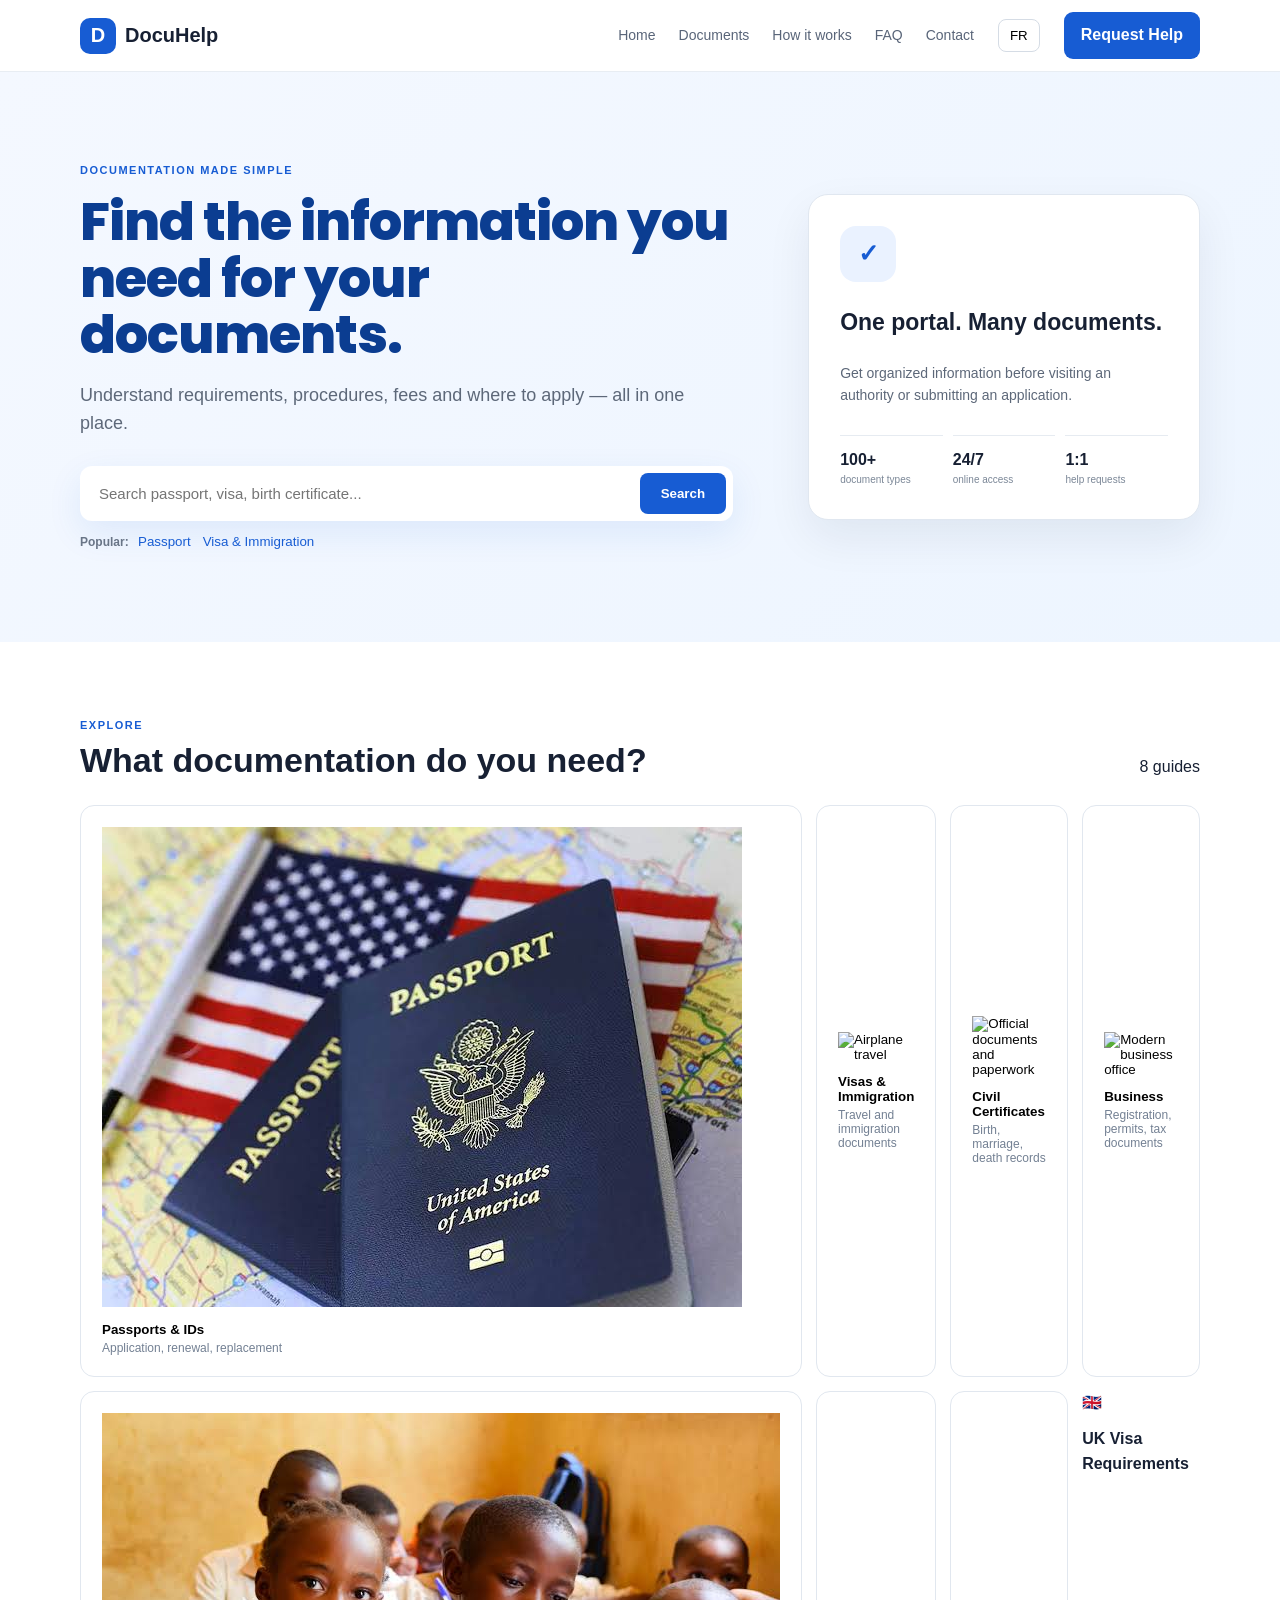
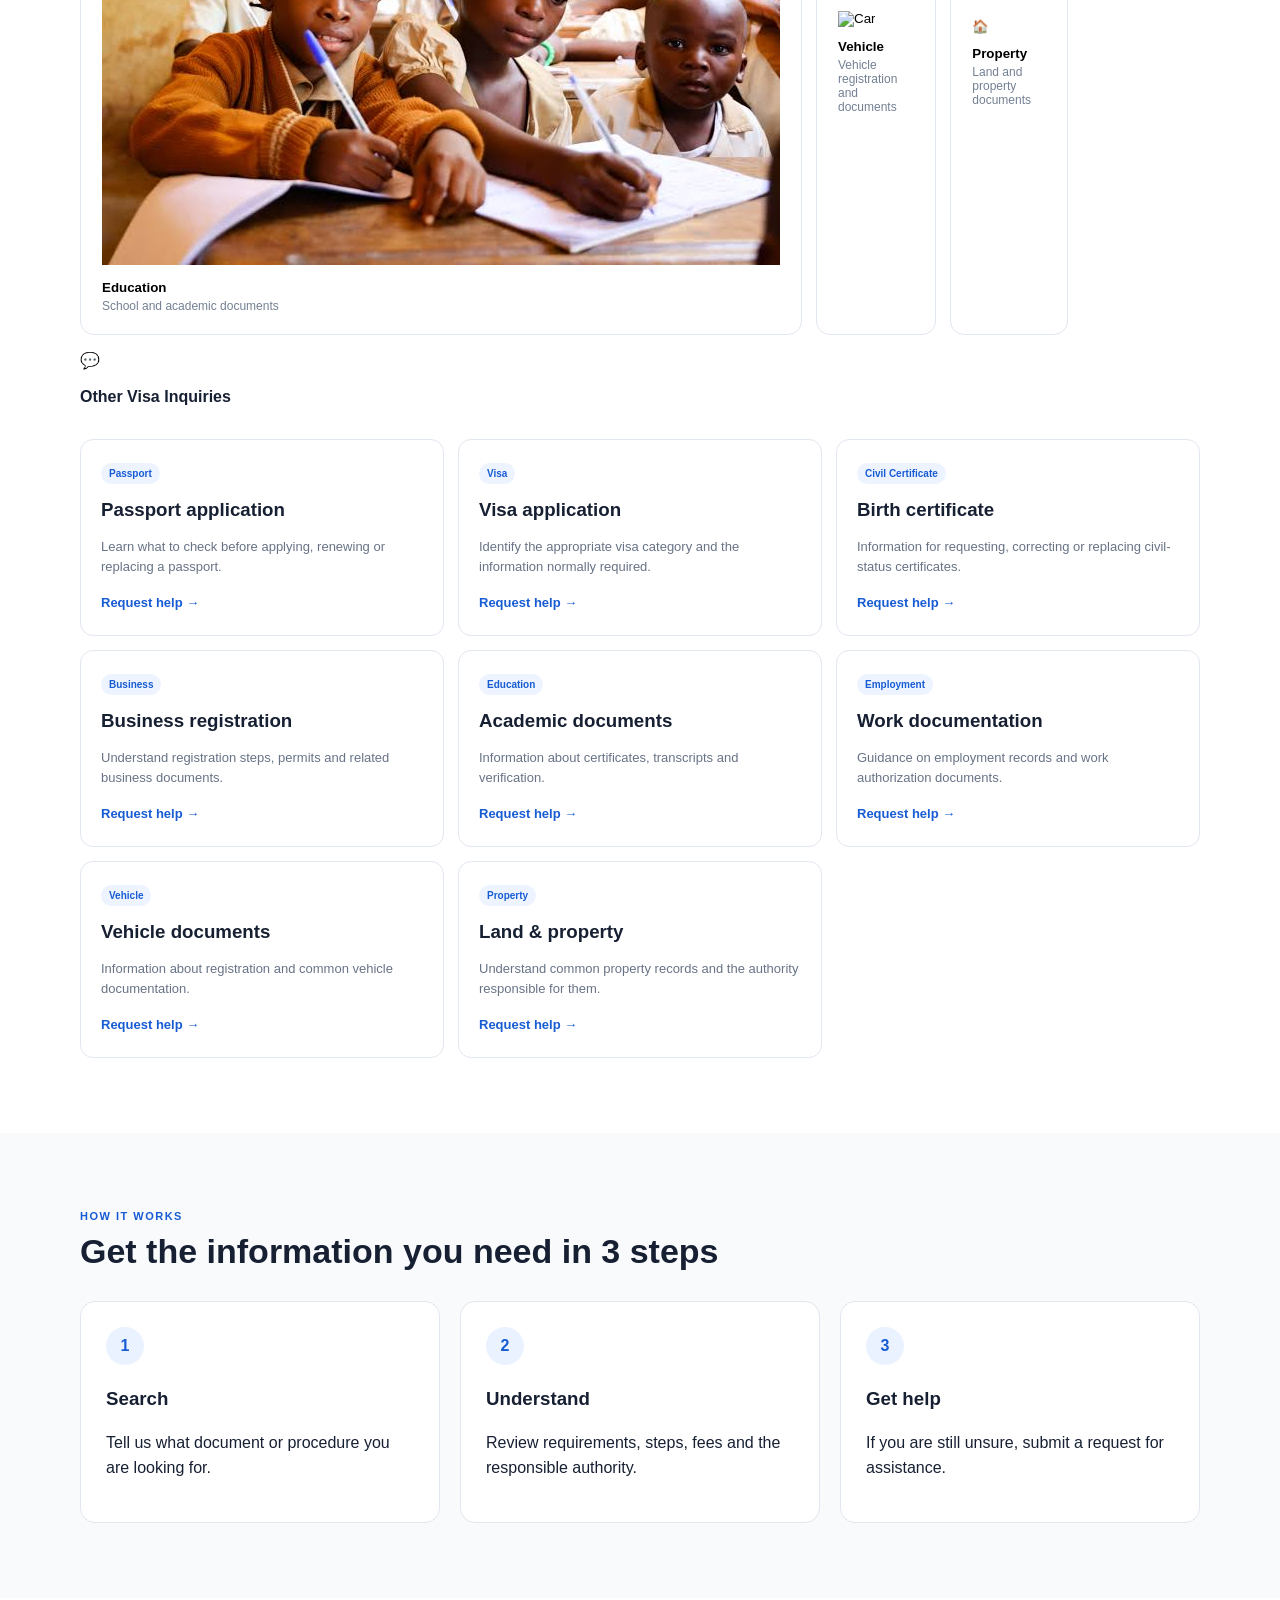
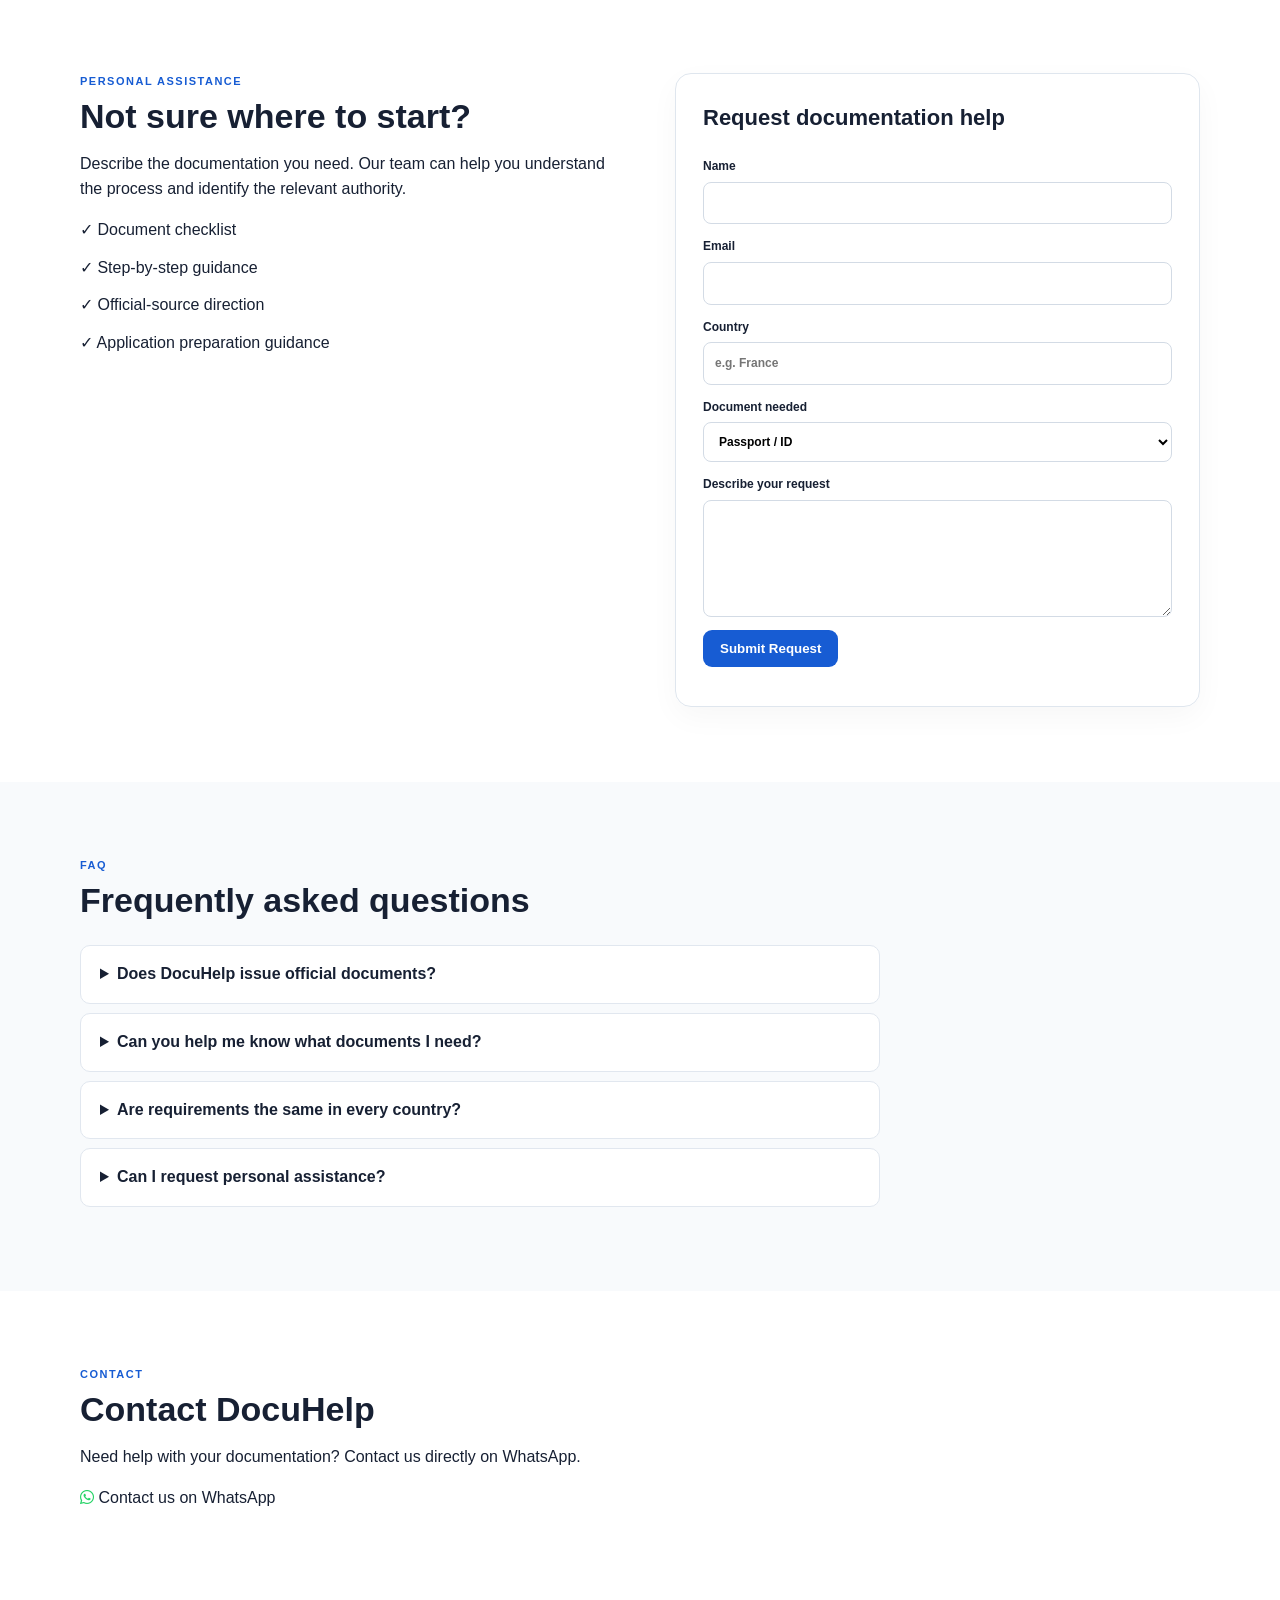
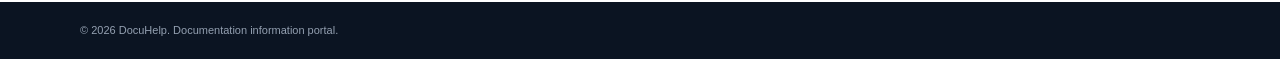
==== index.html @ 0a1ce90b "Replace vehicle button emoji with image" ====
<!doctype html>
<html lang="en">
<head>
<meta charset="utf-8"><meta name="viewport" content="width=device-width,initial-scale=1">
<title>DocuHelp | Passport, Visa & Document Requirements Guide</title>
<meta name="description" content="Find passport and visa requirements, certificate procedures, and business, education, employment, vehicle and property document guidance. Explore requirements, fees and application steps with DocuHelp.">

<link rel="canonical" href="https://documentationhelp.info/">
<meta name="robots" content="index, follow">  
<meta property="og:type" content="website">
<meta property="og:title" content="DocuHelp | Passport, Visa & Document Requirements Guide">
<meta property="og:description" content="Find clear information about passports, visas, certificates, permits and other important documents.">
<meta property="og:url" content="https://documentationhelp.info/">
<meta property="og:site_name" content="DocuHelp">
<meta name="twitter:card" content="summary">
<meta name="twitter:title" content="DocuHelp | Passport, Visa & Document Requirements Guide">
<meta name="twitter:description" content="Clear guidance for passport, visa, certificate, business and other document requirements.">

<link rel="preconnect" href="https://fonts.googleapis.com">
<link rel="preconnect" href="https://fonts.gstatic.com" crossorigin>
<link href="https://fonts.googleapis.com/css2?family=Poppins:wght@800&display=swap" rel="stylesheet">
<link rel="stylesheet" href="style.css">
  <link rel="stylesheet" href="https://cdnjs.cloudflare.com/ajax/libs/font-awesome/6.5.2/css/all.min.css">
</head>
<body>
<header>
  <div class="wrap nav">
    <a class="brand" href="#home"><span>D</span> DocuHelp</a>
<button class="menu-toggle" type="button" onclick="toggleMenu()" aria-label="Open menu" aria-expanded="false" aria-controls="mobileNav">☰</button>
    <nav id="mobileNav">
    <a href="#home">Home</a><a href="#documents">Documents</a><a href="#how">How it works</a><a href="#faq">FAQ</a><a href="#contact">Contact</a>
    </nav>
    <button class="lang" onclick="toggleLanguage()">FR</button>
    <a class="navbtn" href="#request">Request Help</a>
  </div>
</header>

<main>
<section class="hero" id="home">
 <div class="wrap hero-grid">
  <div>
   <div class="pill" data-en="DOCUMENTATION MADE SIMPLE" data-fr="LES DOCUMENTS EN TOUTE SIMPLICITÉ">DOCUMENTATION MADE SIMPLE</div>
   <h1 data-en="Find the information you need for your documents." data-fr="Trouvez les informations dont vous avez besoin pour vos documents.">Find the information you need for your documents.</h1>
   <p data-en="Understand requirements, procedures, fees and where to apply — all in one place." data-fr="Comprenez les exigences, procédures, frais et lieux de dépôt — tout au même endroit.">Understand requirements, procedures, fees and where to apply — all in one place.</p>
   <div class="searchbar"><input id="search" oninput="searchDocs()" placeholder="Search passport, visa, birth certificate..." data-en-placeholder="Search passport, visa, birth certificate..." data-fr-placeholder="Rechercher passeport, visa, acte de naissance..."><button id="search-button" type="button">Search</button></div>
   <div class="popular"><b>Popular:</b> 
<button onclick="window.location.href='passport-requirements.html'">Passport</button><button onclick="window.location.href='visa-requirements.html'">Visa & Immigration</button></div>
  </div>
  <div class="hero-card"><div class="check">✓</div><h3>One portal. Many documents.</h3><p>Get organized information before visiting an authority or submitting an application.</p><div class="numbers"><div><b>100+</b><small>document types</small></div><div><b>24/7</b><small>online access</small></div><div><b>1:1</b><small>help requests</small></div></div></div>
 </div>
</section>

<section class="section" id="documents">
 <div class="wrap"><div class="heading"><div><div class="pill">EXPLORE</div><h2>What documentation do you need?</h2></div><span id="count"></span></div>
 <div class="categories">
  <button onclick="setSearch('passport')"><img
  class="category-image"
  src="images.jpg"
  alt="Passport and documents"><strong>Passports & IDs</strong><small>Application, renewal, replacement</small></button>
  <button onclick="window.location.href='visa-requirements.html'"><img class="category-image" src="https://images.unsplash.com/photo-1436491865332-7a61a109cc05?auto=format&amp;fit=crop&amp;w=800&amp;q=80" alt="Airplane travel"><strong>Visas &amp; Immigration</strong><small>Travel and immigration documents</small></button>
  <button onclick="window.location.href='birth-certificate-requirements.html'"><img class="category-image" src="https://images.unsplash.com/photo-1450101499163-c8848c66ca85?auto=format&amp;fit=crop&amp;w=800&amp;q=80" alt="Official documents and paperwork"><strong>Civil Certificates</strong><small>Birth, marriage, death records</small></button>
  <button onclick="window.location.href='business-document-requirements.html'"><img class="category-image" src="https://images.unsplash.com/photo-1497366754035-f200968a6e72?auto=format&amp;fit=crop&amp;w=800&amp;q=80" alt="Modern business office"><strong>Business</strong><small>Registration, permits, tax documents</small></button>
  <button onclick="window.location.href='education-document-requirements.html'"><img class="category-image" src="images%20(1).jpg" alt="Students studying in a classroom"><strong>Education</strong><small>School and academic documents</small></button>
  <button onclick="window.location.href='vehicle-document-requirements.html'"><img class="category-image" src="https://images.unsplash.com/photo-1492144534655-ae79c964c9d7?auto=format&amp;fit=crop&amp;w=800&amp;q=80" alt="Car"><strong>Vehicle</strong><small>Vehicle registration and documents</small></button>
  <button onclick="window.location.href='property-document-requirements.html'">🏠<strong>Property</strong><small>Land and property documents</small></button>
   <a href="uk-visa-requirements.html">🇬🇧 <strong>UK Visa Requirements</strong></a>
   <a href="visa-inquiries.html">💬 <strong>Other Visa Inquiries</strong></a>
    </div>
 <div id="results" class="results"></div>
 </div>
</section>

<section class="section soft" id="how">
 <div class="wrap"><div class="pill">HOW IT WORKS</div><h2>Get the information you need in 3 steps</h2>
 <div class="steps"><div><i>1</i><h3>Search</h3><p>Tell us what document or procedure you are looking for.</p></div><div><i>2</i><h3>Understand</h3><p>Review requirements, steps, fees and the responsible authority.</p></div><div><i>3</i><h3>Get help</h3><p>If you are still unsure, submit a request for assistance.</p></div></div></div>
</section>

<section class="section request" id="request">
 <div class="wrap request-grid"><div><div class="pill">PERSONAL ASSISTANCE</div><h2>Not sure where to start?</h2><p>Describe the documentation you need. Our team can help you understand the process and identify the relevant authority.</p><ul><li>✓ Document checklist</li><li>✓ Step-by-step guidance</li><li>✓ Official-source direction</li><li>✓ Application preparation guidance</li></ul></div>
 <form id="form" onsubmit="sendRequest(event)"><h3>Request documentation help</h3><label>Name<input required id="name"></label><label>Email<input required type="email" id="email"></label><label>Country<input required id="country" placeholder="e.g. France"></label><label>Document needed<select id="type"><option>Passport / ID</option><option>Visa / Immigration</option><option>Certificate</option><option>Business document</option><option>Education document</option><option>Work document</option><option>Vehicle document</option><option>Property document</option><option>Other</option></select></label><label>Describe your request<textarea required id="message" rows="5"></textarea></label><button class="primary">Submit Request</button><p id="notice"></p></form></div>
</section>

<section class="section soft" id="faq"><div class="wrap"><div class="pill">FAQ</div><h2>Frequently asked questions</h2><div class="faq"><details><summary>Does DocuHelp issue official documents?</summary><p>No. DocuHelp provides information and guidance. Documents must be issued by the relevant official authority.</p></details><details><summary>Can you help me know what documents I need?</summary><p>Yes. The portal is designed to organize document requirements and help users understand what to prepare.</p></details><details><summary>Are requirements the same in every country?</summary><p>No. Requirements can vary by country, authority, nationality and purpose. Always verify the final requirements with the relevant authority.</p></details><details><summary>Can I request personal assistance?</summary><p>Yes. Use the request form above to describe what you need.</p></details></div></div></section>
<section class="section" id="contact">
  <div class="wrap">
    <div class="pill">CONTACT</div>
    <h2>Contact DocuHelp</h2>
    <p>Need help with your documentation? Contact us directly on WhatsApp.</p>
    <p><i class="fa-brands fa-whatsapp" style="color:#25D366;"></i> <a href="https://wa.me/15124608291" target="_blank" rel="noopener">Contact us on WhatsApp</a></p>
  </div>
</section>
</main>
<footer><div class="wrap">© 2026 DocuHelp. Documentation information portal.</div></footer>
<script src="app.js"></script>
</body></html>
---- style.css ----
*{box-sizing:border-box}html{scroll-behavior:smooth}body{margin:0;font-family:Inter,Arial,sans-serif;color:#172033;line-height:1.55}a{text-decoration:none;color:inherit}.wrap{width:min(1120px,92%);margin:auto}header{height:72px;background:#fff;border-bottom:1px solid #e8edf3;position:sticky;top:0;z-index:20}.nav{height:100%;display:flex;align-items:center;gap:24px}.brand{display:flex;align-items:center;gap:9px;font-size:20px;font-weight:850;margin-right:auto}.brand span{width:36px;height:36px;border-radius:10px;background:#175cd3;color:white;display:grid;place-items:center}.nav nav{display:flex;gap:23px;color:#596579;font-size:14px}.navbtn,.primary{background:#175cd3;color:#fff;border:0;border-radius:9px;padding:11px 17px;font-weight:750}.lang{border:1px solid #d5dce5;background:#fff;border-radius:8px;padding:8px 11px;cursor:pointer}.hero{padding:90px 0;background:linear-gradient(135deg,#f4f8ff,#edf5ff)}.hero-grid{display:grid;grid-template-columns:1.25fr .75fr;gap:75px;align-items:center}.pill{font-size:11px;letter-spacing:1.5px;font-weight:850;color:#175cd3}.hero h1{font-family:Poppins,sans-serif;font-size:53px;line-height:1.07;font-weight:800;letter-spacing:-1px;color:#0B3D91;margin:15px 0}.hero p{font-size:18px;color:#5d6879;max-width:670px}.searchbar{display:flex;background:#fff;border-radius:12px;padding:7px;margin-top:28px;box-shadow:0 12px 35px #175cd318}.searchbar input{flex:1;border:0;outline:0;padding:12px;font-size:15px}.searchbar button{background:#175cd3;color:#fff;border:0;border-radius:8px;padding:0 21px;font-weight:750}.popular{font-size:12px;color:#697587;margin-top:12px}.popular button{border:0;background:transparent;color:#175cd3;cursor:pointer}.hero-card{background:#fff;border:1px solid #e0e7f0;border-radius:20px;padding:31px;box-shadow:0 18px 45px #14213b12}.check{width:56px;height:56px;border-radius:16px;background:#eaf2ff;color:#175cd3;display:grid;place-items:center;font-size:25px;font-weight:900}.hero-card h3{font-size:23px}.hero-card p{font-size:14px}.numbers{display:grid;grid-template-columns:repeat(3,1fr);gap:10px;margin-top:28px}.numbers div{border-top:1px solid #e6ebf1;padding-top:12px}.numbers b,.numbers small{display:block}.numbers small{font-size:10px;color:#7b8797}.section{padding:75px 0}.soft{background:#f8fafc}.heading{display:flex;align-items:end;justify-content:space-between;margin-bottom:25px}.section h2{font-size:34px;line-height:1.15;margin:7px 0 0}.categories{display:grid;grid-template-columns:repeat(4,1fr);gap:14px}.categories button{text-align:left;background:#fff;border:1px solid #e1e7ef;border-radius:14px;padding:21px;cursor:pointer;transition:.2s}.categories button:hover{border-color:#8fb3ed;transform:translateY(-2px)}.categories strong,.categories small{display:block}.categories strong{margin:12px 0 4px}.categories small{font-size:12px;color:#738093}.results{display:grid;grid-template-columns:repeat(3,1fr);gap:14px;margin-top:25px}.result{border:1px solid #e1e7ef;border-radius:13px;padding:20px;background:#fff}.result h3{margin:10px 0 5px}.result p{font-size:13px;color:#687386}.tag{font-size:10px;background:#edf4ff;color:#175cd3;border-radius:20px;padding:5px 8px;font-weight:800}.steps{display:grid;grid-template-columns:repeat(3,1fr);gap:20px;margin-top:30px}.steps>div{background:#fff;border:1px solid #e1e7ef;border-radius:15px;padding:25px}.steps i{font-style:normal;background:#eaf2ff;color:#175cd3;border-radius:50%;width:38px;height:38px;display:grid;place-items:center;font-weight:800}.request-grid{display:grid;grid-template-columns:1fr 1fr;gap:70px}.request ul{padding:0;list-style:none}.request li{margin:13px 0}.request form{border:1px solid #dfe6ee;border-radius:16px;padding:27px;box-shadow:0 10px 30px #10182809}.request form h3{margin-top:0;font-size:22px}.request label{font-size:12px;font-weight:750;display:block;margin:13px 0}.request input,.request textarea,.request select{display:block;width:100%;margin-top:6px;border:1px solid #d3dbe5;border-radius:8px;padding:11px;font:inherit;background:#fff}.primary{cursor:pointer}.faq{max-width:800px;margin-top:25px}.faq details{background:#fff;border:1px solid #e1e7ef;border-radius:10px;margin:9px 0;padding:16px 19px}.faq summary{cursor:pointer;font-weight:750}.contact{background:#111c2e;color:#eaf0f7;padding:45px 0}.contact-grid{display:grid;grid-template-columns:1fr 1fr 1fr;gap:40px}.contact .brand{margin-bottom:10px}.contact p{color:#b8c2d0;font-size:13px}footer{background:#0b1422;color:#94a0b1;padding:20px 0;font-size:11px}#notice{font-size:12px;color:#175cd3}@media(max-width:850px){.nav nav{display:none}.hero-grid,.request-grid{grid-template-columns:1fr}.hero h1{font-size:41px}.categories,.results{grid-template-columns:1fr 1fr}.steps,.contact-grid{grid-template-columns:1fr}.hero{padding:60px 0}}@media(max-width:520px){.categories,.results{grid-template-columns:1fr}.navbtn{display:none}}

@media (max-width: 768px) {
  .menu-toggle {
    display: block;
    background: none;
    border: 0;
    font-size: 28px;
    cursor: pointer;
    padding: 8px;
  }

  #mobileNav {
    display: none;
    width: 100%;
    flex-direction: column;
    gap: 12px;
    padding: 16px 0;
  }

  #mobileNav.open {
    display: flex;
  }
}
/* Mobile layout improvements */
@media (max-width: 768px) {
.wrap {
width: 100%;
max-width: 100%;
box-sizing: border-box;
}

.site-header .wrap {
flex-wrap: wrap;
}

.hero {
display: flex;
flex-direction: column;
gap: 20px;
}

.hero h1 {
font-size: clamp(2rem, 8vw, 3rem);
overflow-wrap: break-word;
}

.hero p {
max-width: 100%;
}

nav {
flex-wrap: wrap;
gap: 12px;
}

img {
max-width: 100%;
height: auto;
}
}

@media (min-width: 769px) {
  .menu-toggle {
    display: none;
  }
}
@media (max-width: 768px) {
  header {
    height: auto;
  }

  .nav {
    min-height: 72px;
    flex-wrap: wrap;
    gap: 10px;
  }

  .menu-toggle {
    order: 2;
    margin-left: auto;
    color: #175cd3;
  }

  #mobileNav {
    order: 5;
    flex-basis: 100%;
    width: 100%;
    background: #fff;
    border-top: 1px solid #e8edf3;
    padding: 12px 0 18px;
    gap: 0;
  }

  #mobileNav.open {
    display: flex;
  }

  #mobileNav a {
    display: block;
    width: 100%;
    padding: 12px 4%;
    font-size: 16px;
    font-weight: 600;
    color: #596579;
  }

  #mobileNav a:hover {
    background: #f4f8ff;
    color: #175cd3;
  }

  .searchbar {
    width: 100%;
    min-width: 0;
  }

  .searchbar input {
    flex: 1 1 0%;
    min-width: 0;
  }

  .searchbar button {
    flex: 0 0 auto;
    white-space: nowrap;
  }
}
/* Mobile layout improvements */
@media (max-width: 768px) {
.wrap {
width: 100%;
max-width: 100%;
box-sizing: border-box;
}

.site-header .wrap {
flex-wrap: wrap;
}

.hero {
display: flex;
flex-direction: column;
gap: 20px;
}

.hero h1 {
font-size: clamp(2rem, 8vw, 3rem);
overflow-wrap: break-word;
}

.hero p {
max-width: 100%;
}

nav {
flex-wrap: wrap;
gap: 12px;
}

img {
max-width: 100%;
height: auto;
}
}
/* Final fix for Canada page heading on mobile */
@media (max-width: 768px) {
  body .section .heading {
    display: flex;
    flex-direction: column;
    align-items: flex-start;
    gap: 12px;
    width: 100%;
  }

  body .section .heading .pill {
    display: block;
    position: static;
    width: 100%;
    font-size: 12px;
    line-height: 1.5;
    letter-spacing: 1.5px;
    overflow-wrap: anywhere;
  }

  body .section .heading h1 {
    display: block;
    width: 100%;
    font-size: clamp(32px, 8vw, 42px);
    line-height: 1.15;
    margin: 0;
    overflow-wrap: anywhere;
  }

  body .section .heading p {
    display: block;
    width: 100%;
    max-width: 100%;
    margin: 0;
    font-size: 18px;
    line-height: 1.6;
  }
}
@media (max-width: 768px) {
body {
margin: 0;
}

body > main > section.section {
padding-top: 12px !important;
padding-bottom: 32px;
}

body > main > section.section > .wrap > .heading {
display: flex;
flex-direction: column;
align-items: flex-start;
gap: 12px;
margin-top: 0;
margin-bottom: 24px;
}

body > main > section.section > .wrap > .heading h1 {
font-size: clamp(32px, 8vw, 42px);
line-height: 1.15;
margin: 0;
}

body > main > section.section > .wrap > .heading p {
font-size: 18px;
line-height: 1.5;
margin: 0;
}
}
/* Canada page mobile navigation fix */
@media (max-width: 768px) {
header.site-header {
height: auto;
position: relative;
}

header.site-header > .wrap {
display: flex;
flex-direction: column;
align-items: flex-start;
gap: 10px;
padding-top: 12px;
padding-bottom: 12px;
}

/* Mobile header and navigation fix */
@media (max-width: 768px) {
header .wrap.nav {
display: flex;
flex-wrap: wrap;
align-items: center;
justify-content: space-between;
gap: 10px;
}

header .brand {
font-size: 20px;
}

header .menu-toggle {
display: block;
}

header #mobileNav {
display: none;
flex-direction: column;
width: 100%;
gap: 12px;
}

header #mobileNav a {
display: block;
font-size: 16px;
line-height: 1.5;
}

header #mobileNav.open {
display: flex;
}
}
/* Fix duplicate navigation on mobile */
@media (max-width: 768px) {
  header .wrap.nav {
    display: flex;
    flex-wrap: wrap;
    align-items: center;
  }

  header .wrap.nav > nav:not(#mobileNav) {
    display: none !important;
  }

  header #mobileNav {
    width: 100%;
  }
}
 
  /* DocuHelp Light Blue Theme */
:root {
  --docu-light-blue: #eaf4ff;
  --docu-soft-blue: #d6e9ff;
  --docu-brand-blue: #2f5fe3;
  --docu-dark-blue: #17233b;
}

body {
  background-color: #f8fbff;
  color: var(--docu-dark-blue);
}

header {
  background-color: #ffffff;
  border-bottom: 1px solid var(--docu-soft-blue);
}

a {
  color: var(--docu-brand-blue);
}

button,
.navbtn {
  background-color: var(--docu-brand-blue);
  color: #ffffff;
}

button:hover,
.navbtn:hover {
  background-color: #244fc4;
}

.card,
.results,
.request-grid > div {
  border-color: var(--docu-soft-blue);
}

.section.soft {
  background-color: var(--docu-light-blue);
}

input,
select,
textarea {
  border-color: #c5dcf8;
}

input:focus,
select:focus,
textarea:focus {
  outline: 2px solid var(--docu-brand-blue);
  outline-offset: 2px;
}


/* DocuHelp light blue theme and card improvements */

:root {
–docu-light-blue: #f0f7ff;
–docu-soft-blue: #dbeafe;
–docu-brand-blue: #2563eb;
}

body {
background-color: #f8fbff;
}

.card,
.categories button,
.results,
.request-grid > div {
border: 1px solid #dbeafe;
border-radius: 18px;
background-color: #ffffff;
transition: transform 0.2s ease, box-shadow 0.2s ease;
}

.card:hover,
.categories button:hover {
transform: translateY(-3px);
box-shadow: 0 8px 24px rgba(37, 99, 235, 0.10);
}

.card strong,
.categories button strong {
color: #2563eb;
}

.section.soft {
background-color: #f0f7ff;
}

button,
.navbtn {
transition: background-color 0.2s ease, transform 0.2s ease;
}

@media (max-width: 768px) {
.card,
.categories button {
width: 100%;
margin-bottom: 12px;
}
}
.category-image {
  display: block;
  width: 100%;
  height: 150px;
  object-fit: cover;
  border-radius: 12px;
  margin-bottom: 12px;
}
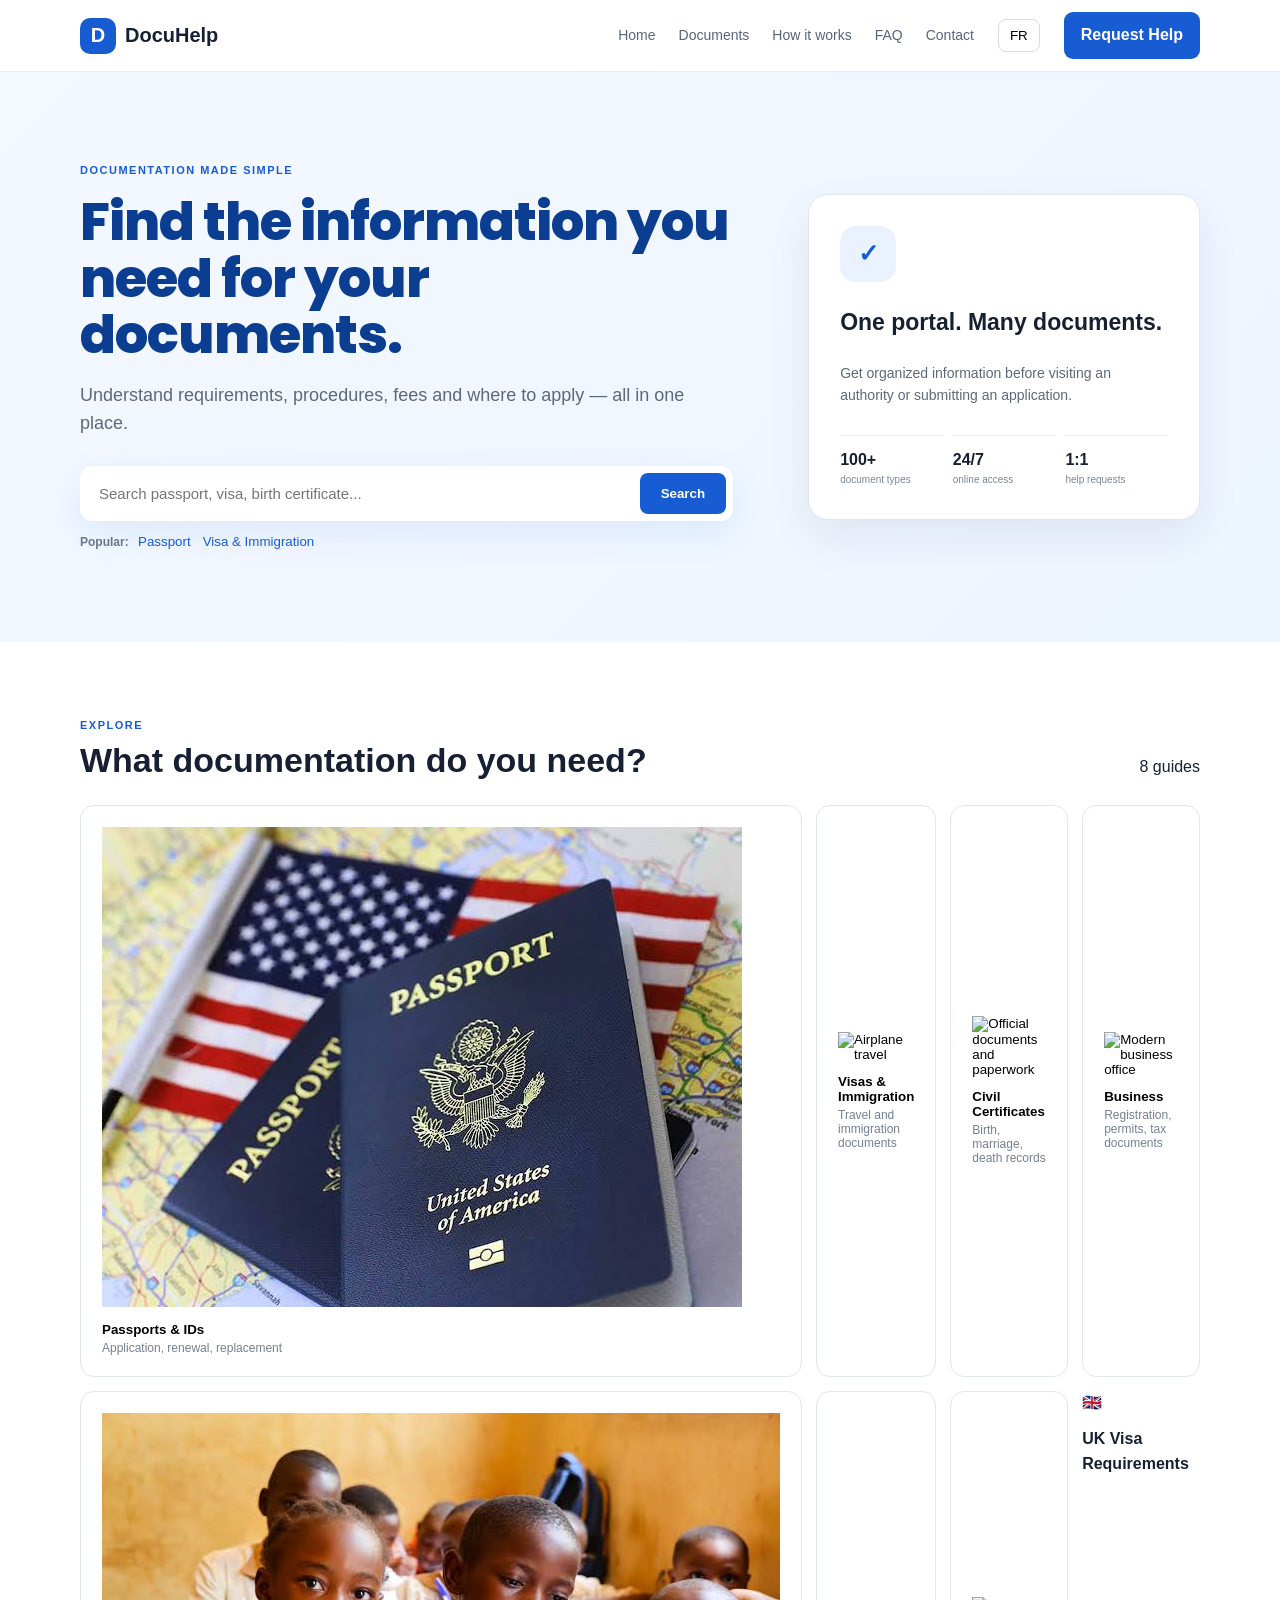
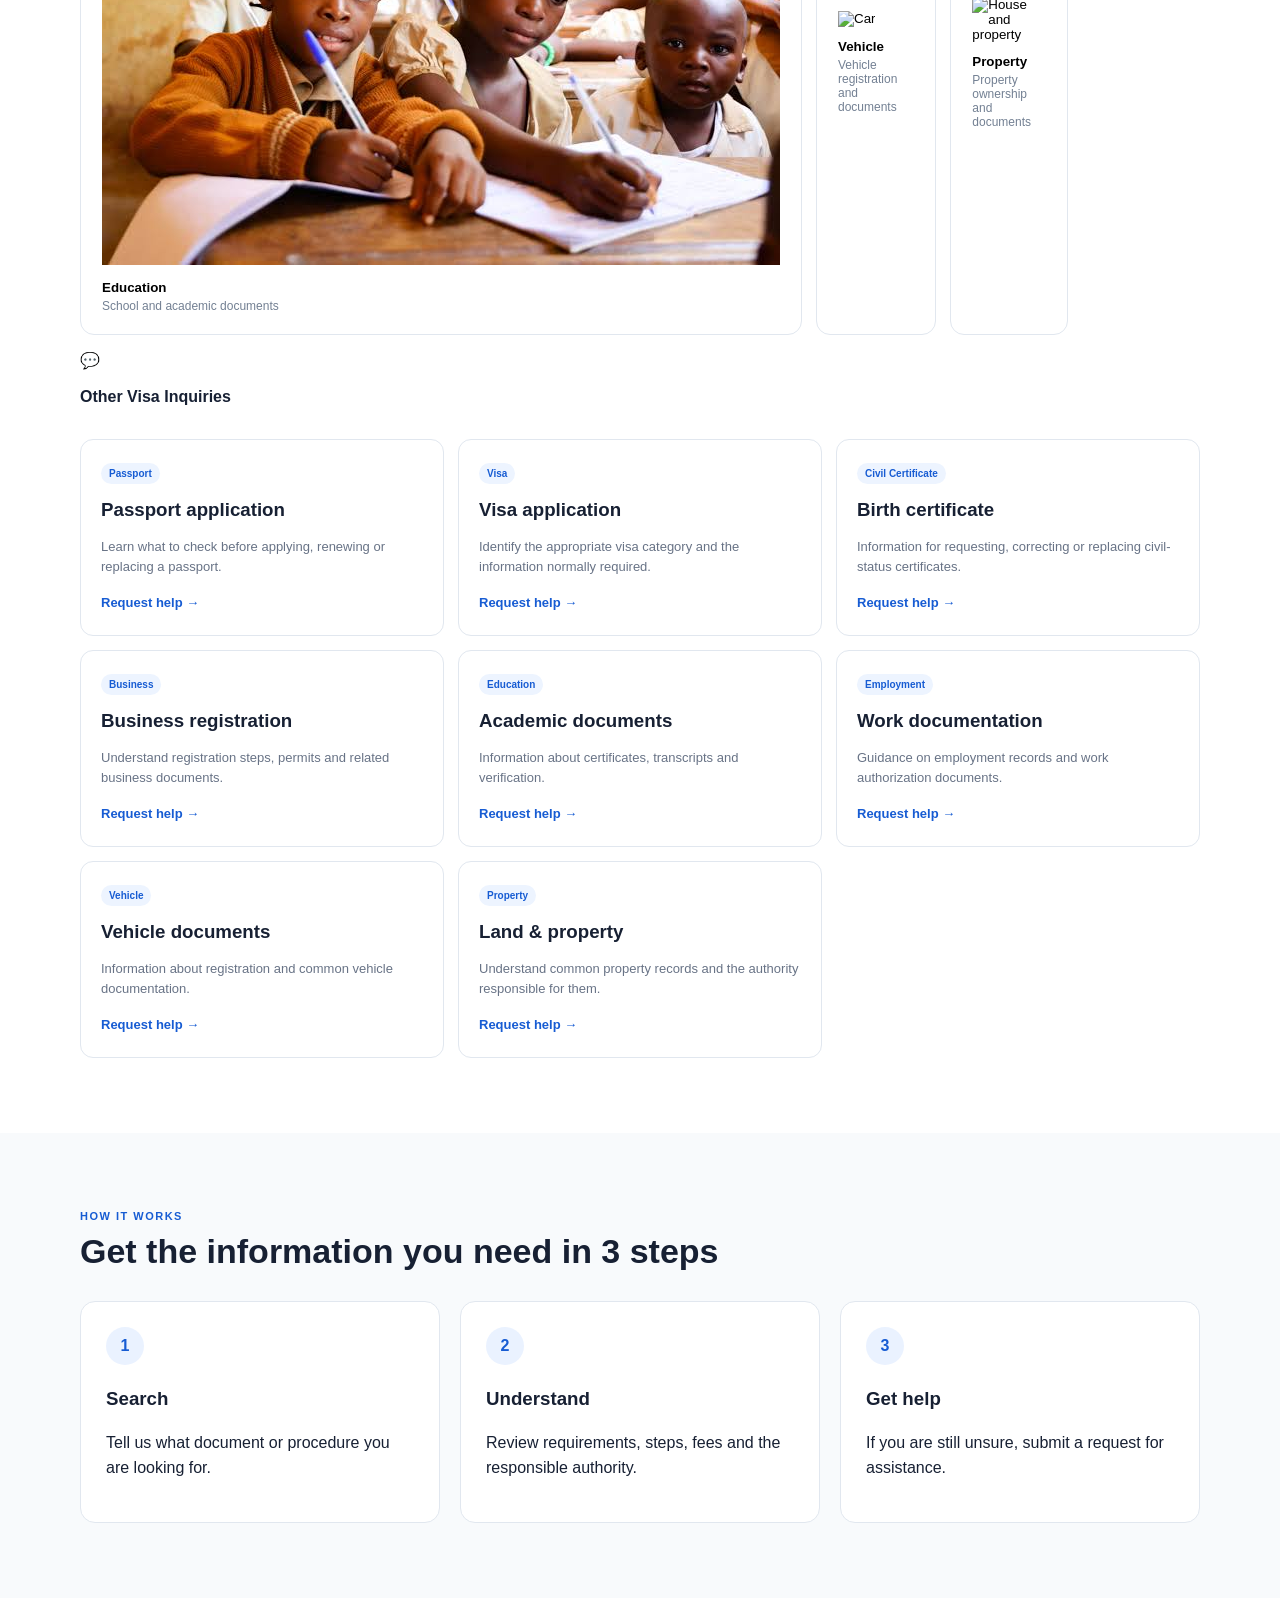
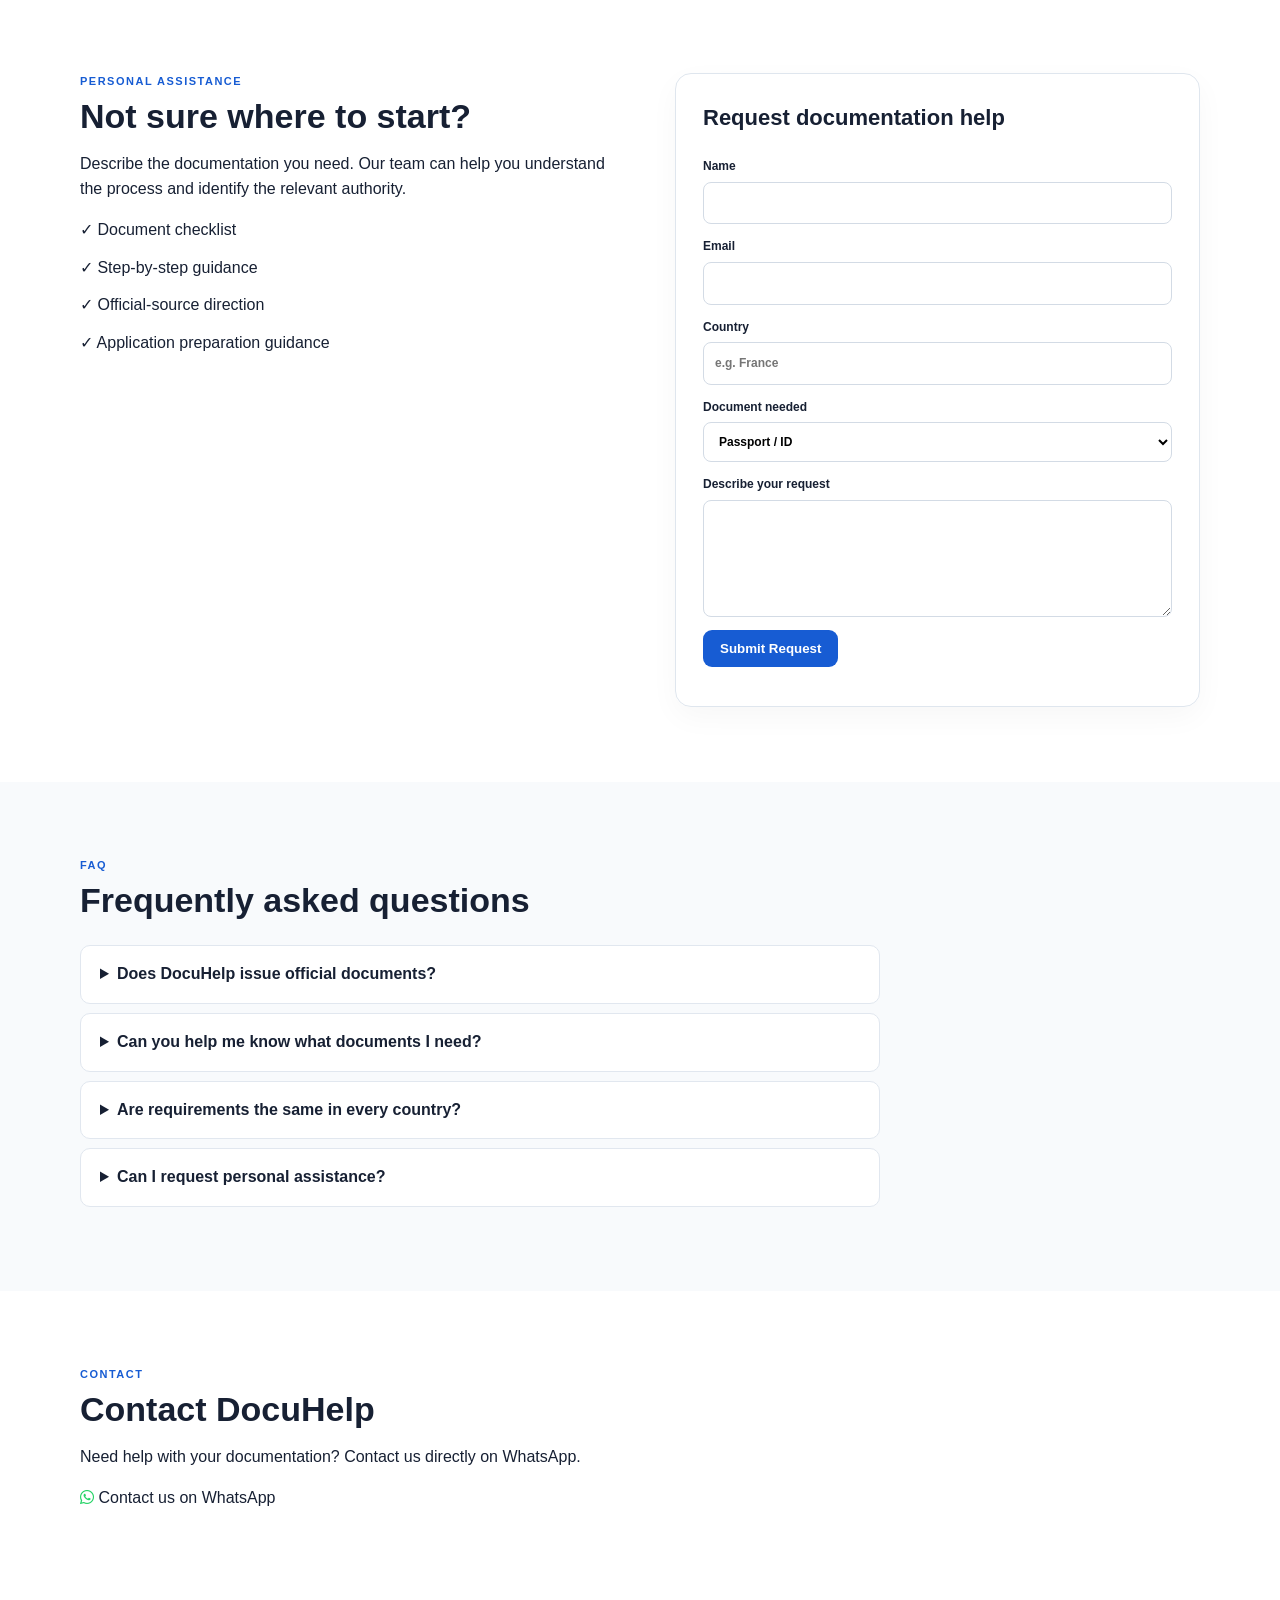
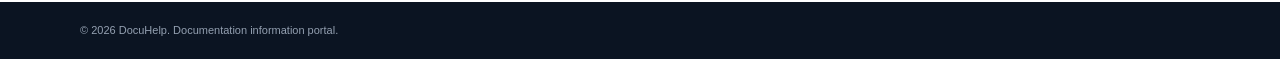
==== commit 1a1500b6: "Replace property button with image and updated text Updated property button to include an image and " ====
--- a/index.html
+++ b/index.html
@@ -62,7 +62,7 @@
   <button onclick="window.location.href='business-document-requirements.html'"><img class="category-image" src="https://images.unsplash.com/photo-1497366754035-f200968a6e72?auto=format&amp;fit=crop&amp;w=800&amp;q=80" alt="Modern business office"><strong>Business</strong><small>Registration, permits, tax documents</small></button>
   <button onclick="window.location.href='education-document-requirements.html'"><img class="category-image" src="images%20(1).jpg" alt="Students studying in a classroom"><strong>Education</strong><small>School and academic documents</small></button>
   <button onclick="window.location.href='vehicle-document-requirements.html'"><img class="category-image" src="https://images.unsplash.com/photo-1492144534655-ae79c964c9d7?auto=format&amp;fit=crop&amp;w=800&amp;q=80" alt="Car"><strong>Vehicle</strong><small>Vehicle registration and documents</small></button>
-  <button onclick="window.location.href='property-document-requirements.html'">🏠<strong>Property</strong><small>Land and property documents</small></button>
+  <button onclick="window.location.href='property-document-requirements.html'"><img class="category-image" src="https://images.unsplash.com/photo-1560518883-ce09059eeffa?auto=format&amp;fit=crop&amp;w=800&amp;q=80" alt="House and property"><strong>Property</strong><small>Property ownership and documents</small></button>
    <a href="uk-visa-requirements.html">🇬🇧 <strong>UK Visa Requirements</strong></a>
    <a href="visa-inquiries.html">💬 <strong>Other Visa Inquiries</strong></a>
     </div>
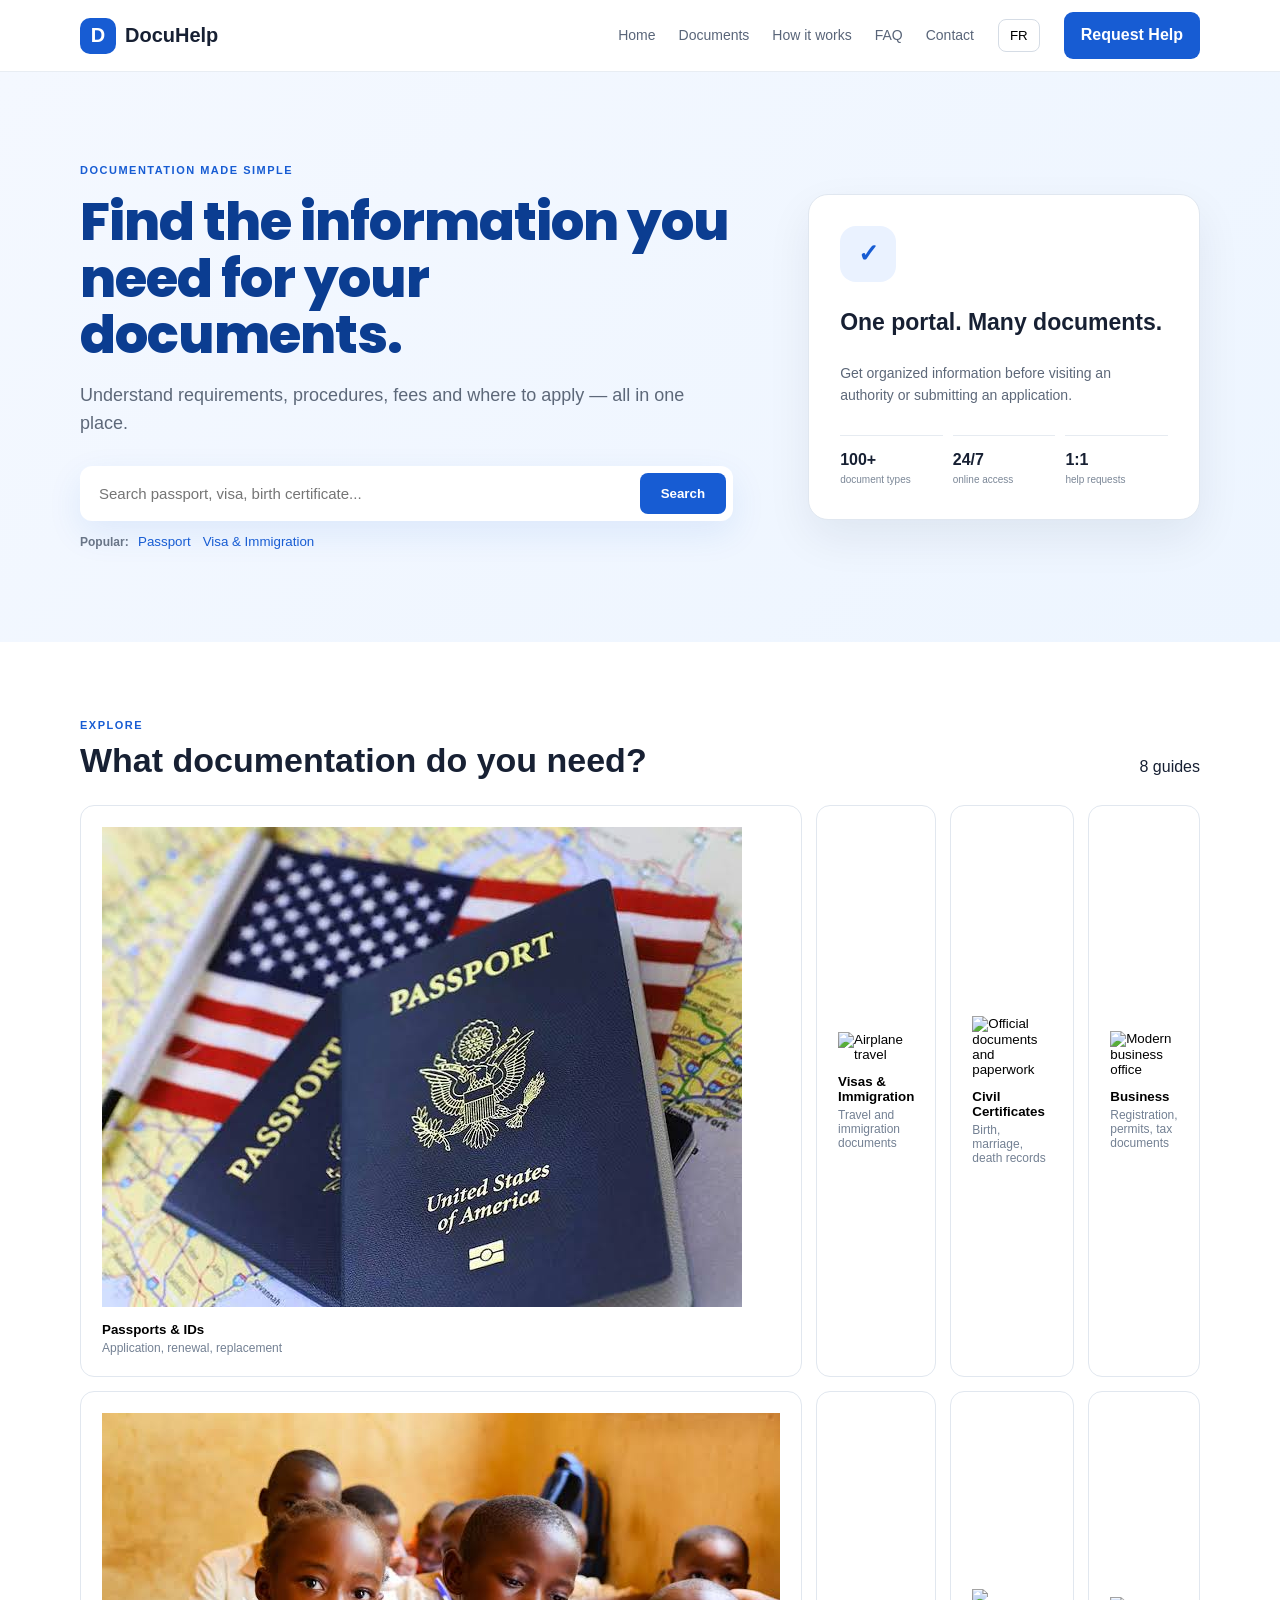
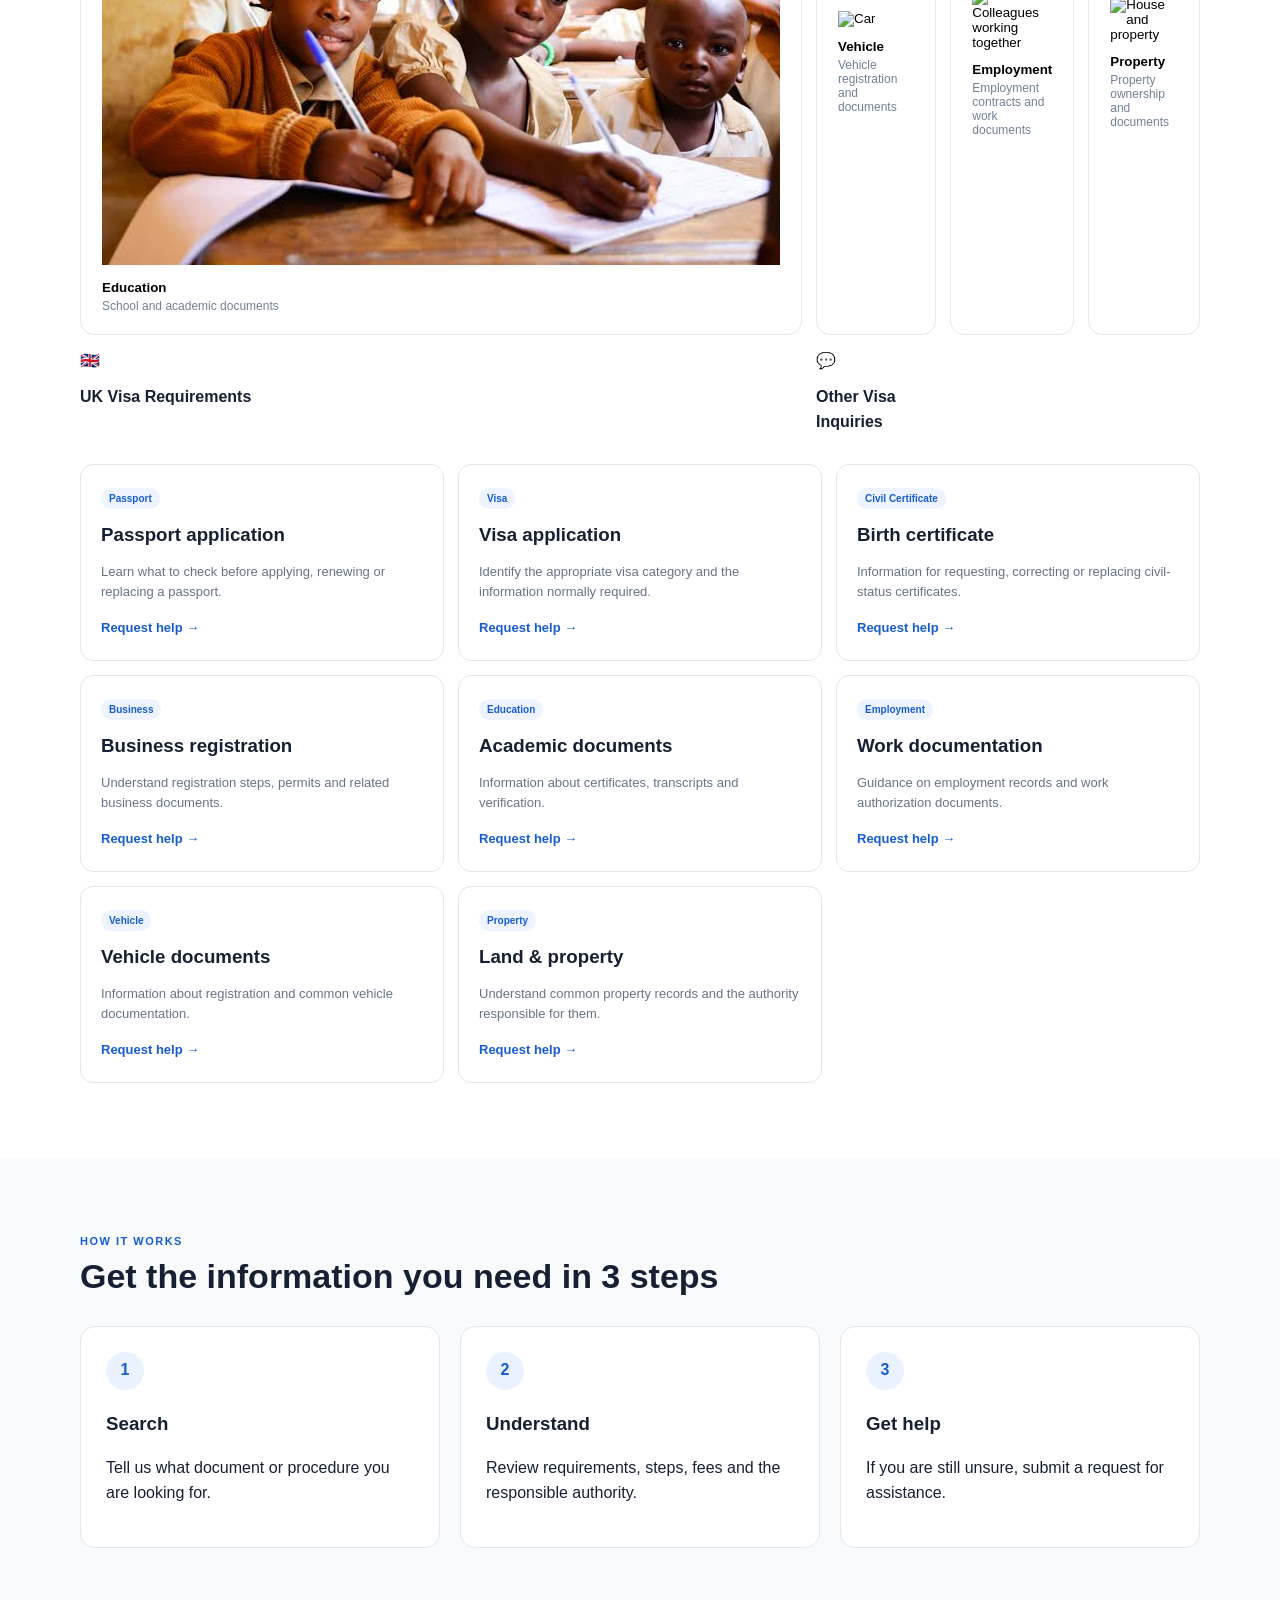
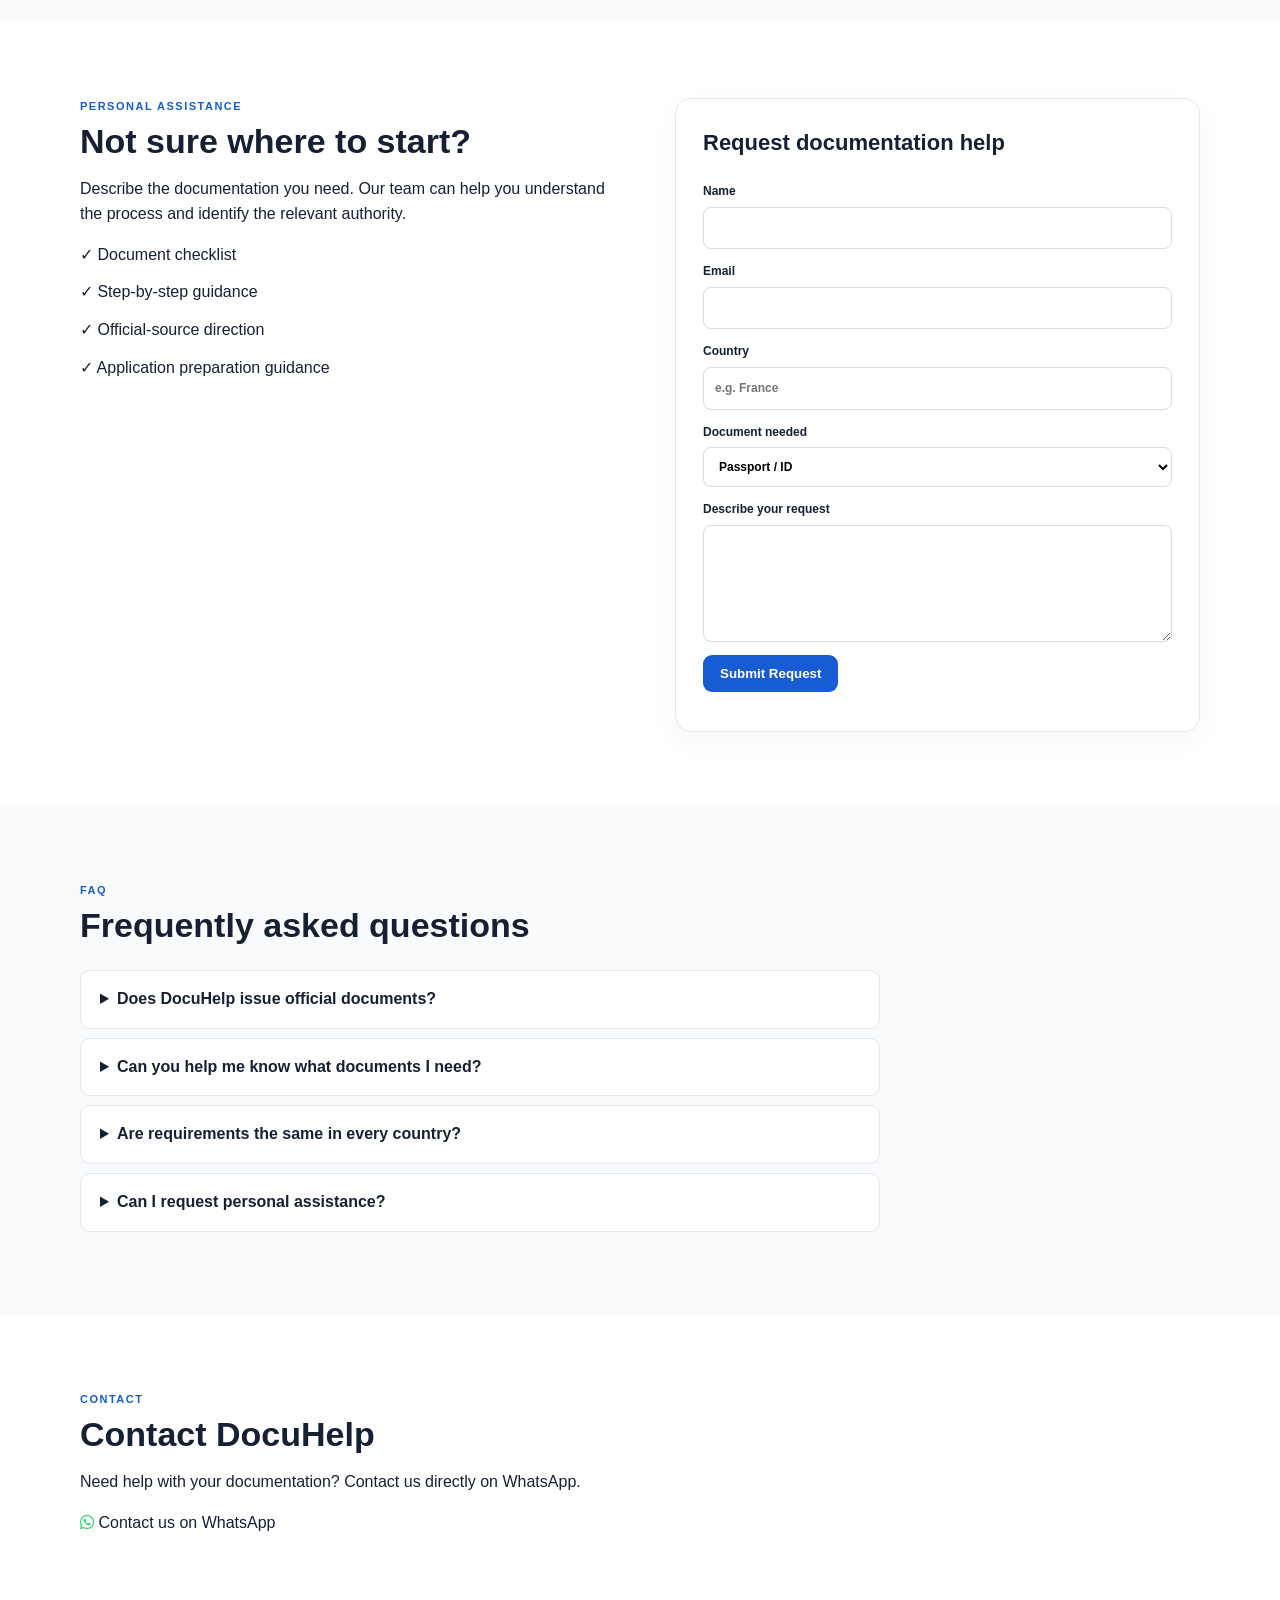
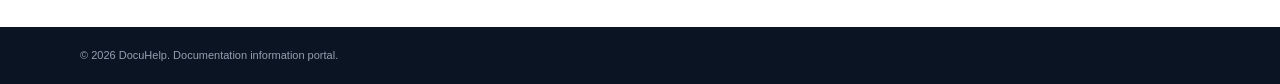
==== commit cd478bd2: "Add employment document requirements button Added a button for employment document requirements." ====
--- a/index.html
+++ b/index.html
@@ -62,6 +62,7 @@
   <button onclick="window.location.href='business-document-requirements.html'"><img class="category-image" src="https://images.unsplash.com/photo-1497366754035-f200968a6e72?auto=format&amp;fit=crop&amp;w=800&amp;q=80" alt="Modern business office"><strong>Business</strong><small>Registration, permits, tax documents</small></button>
   <button onclick="window.location.href='education-document-requirements.html'"><img class="category-image" src="images%20(1).jpg" alt="Students studying in a classroom"><strong>Education</strong><small>School and academic documents</small></button>
   <button onclick="window.location.href='vehicle-document-requirements.html'"><img class="category-image" src="https://images.unsplash.com/photo-1492144534655-ae79c964c9d7?auto=format&amp;fit=crop&amp;w=800&amp;q=80" alt="Car"><strong>Vehicle</strong><small>Vehicle registration and documents</small></button>
+   <button onclick="window.location.href='employment-document-requirements.html'"><img class="category-image" src="https://images.unsplash.com/photo-1521737711867-e3b97375f902?auto=format&amp;fit=crop&amp;w=800&amp;q=80" alt="Colleagues working together"><strong>Employment</strong><small>Employment contracts and work documents</small></button>
   <button onclick="window.location.href='property-document-requirements.html'"><img class="category-image" src="https://images.unsplash.com/photo-1560518883-ce09059eeffa?auto=format&amp;fit=crop&amp;w=800&amp;q=80" alt="House and property"><strong>Property</strong><small>Property ownership and documents</small></button>
    <a href="uk-visa-requirements.html">🇬🇧 <strong>UK Visa Requirements</strong></a>
    <a href="visa-inquiries.html">💬 <strong>Other Visa Inquiries</strong></a>
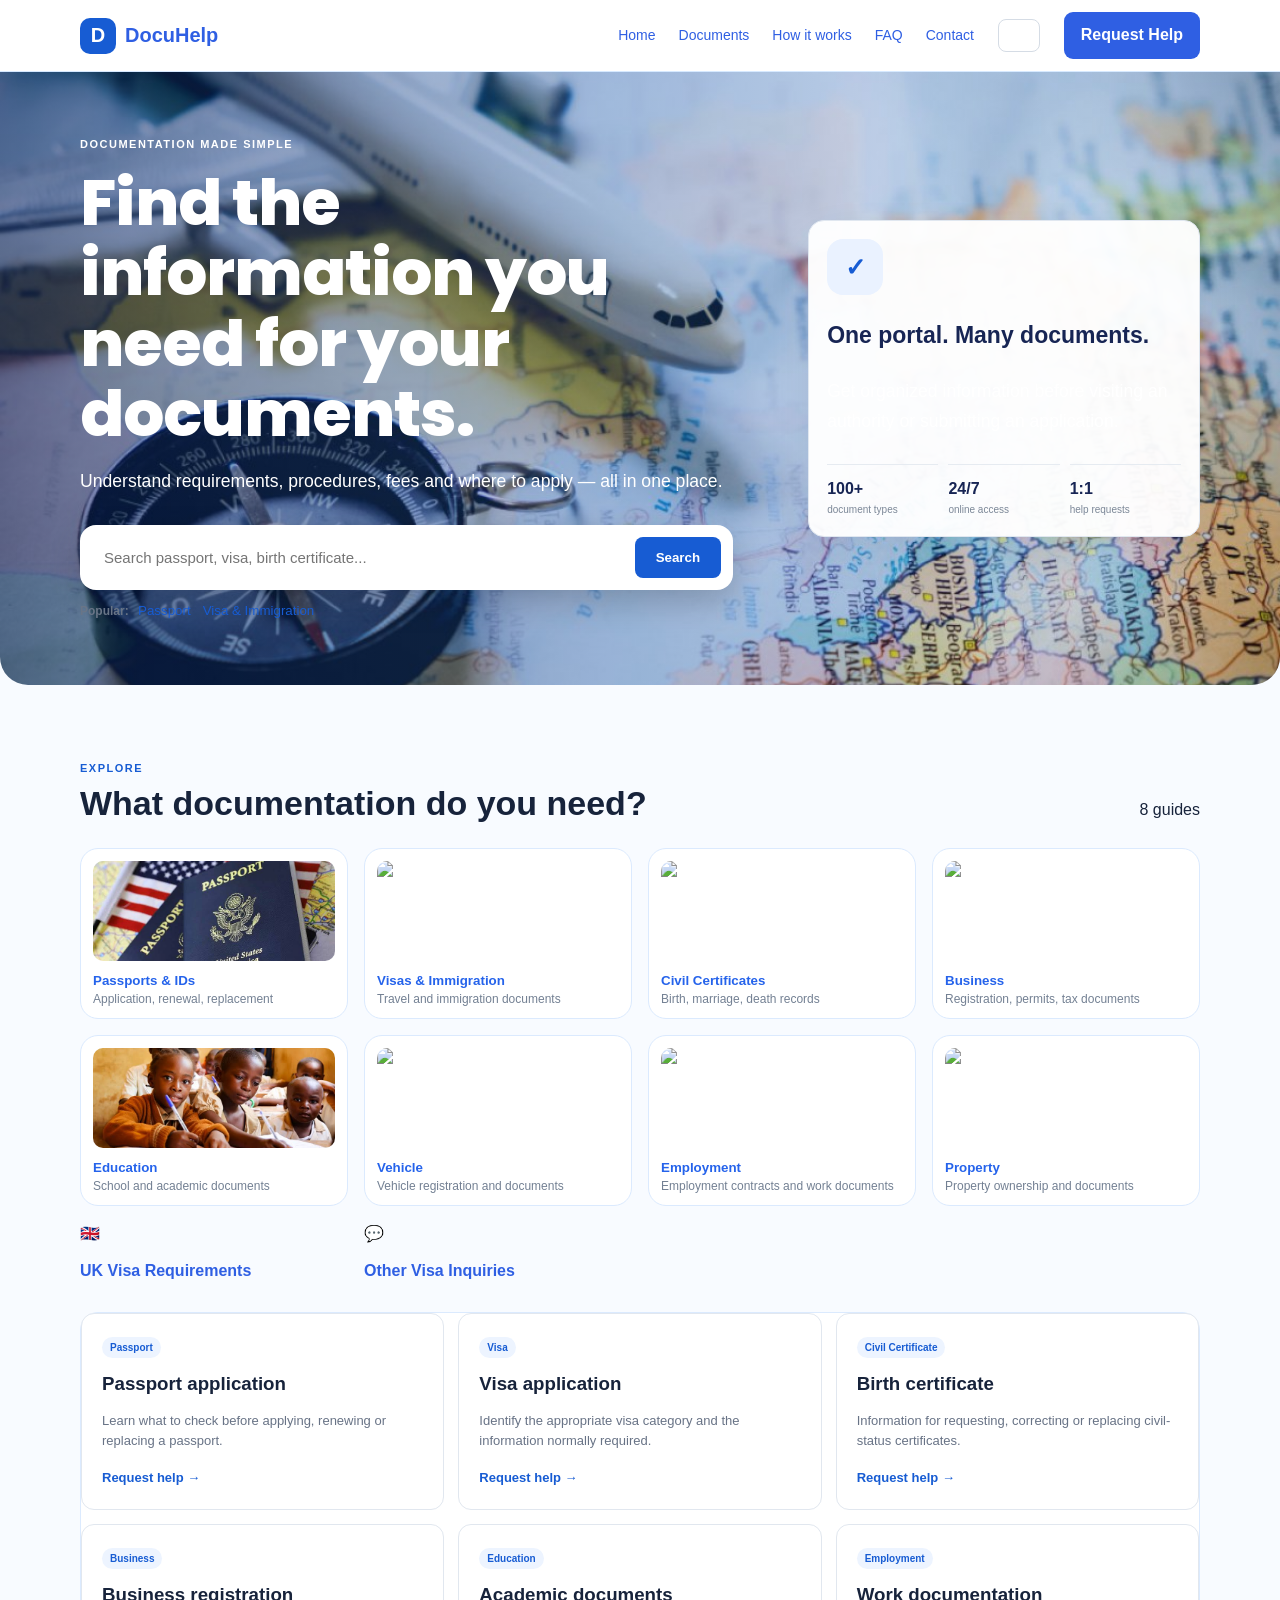
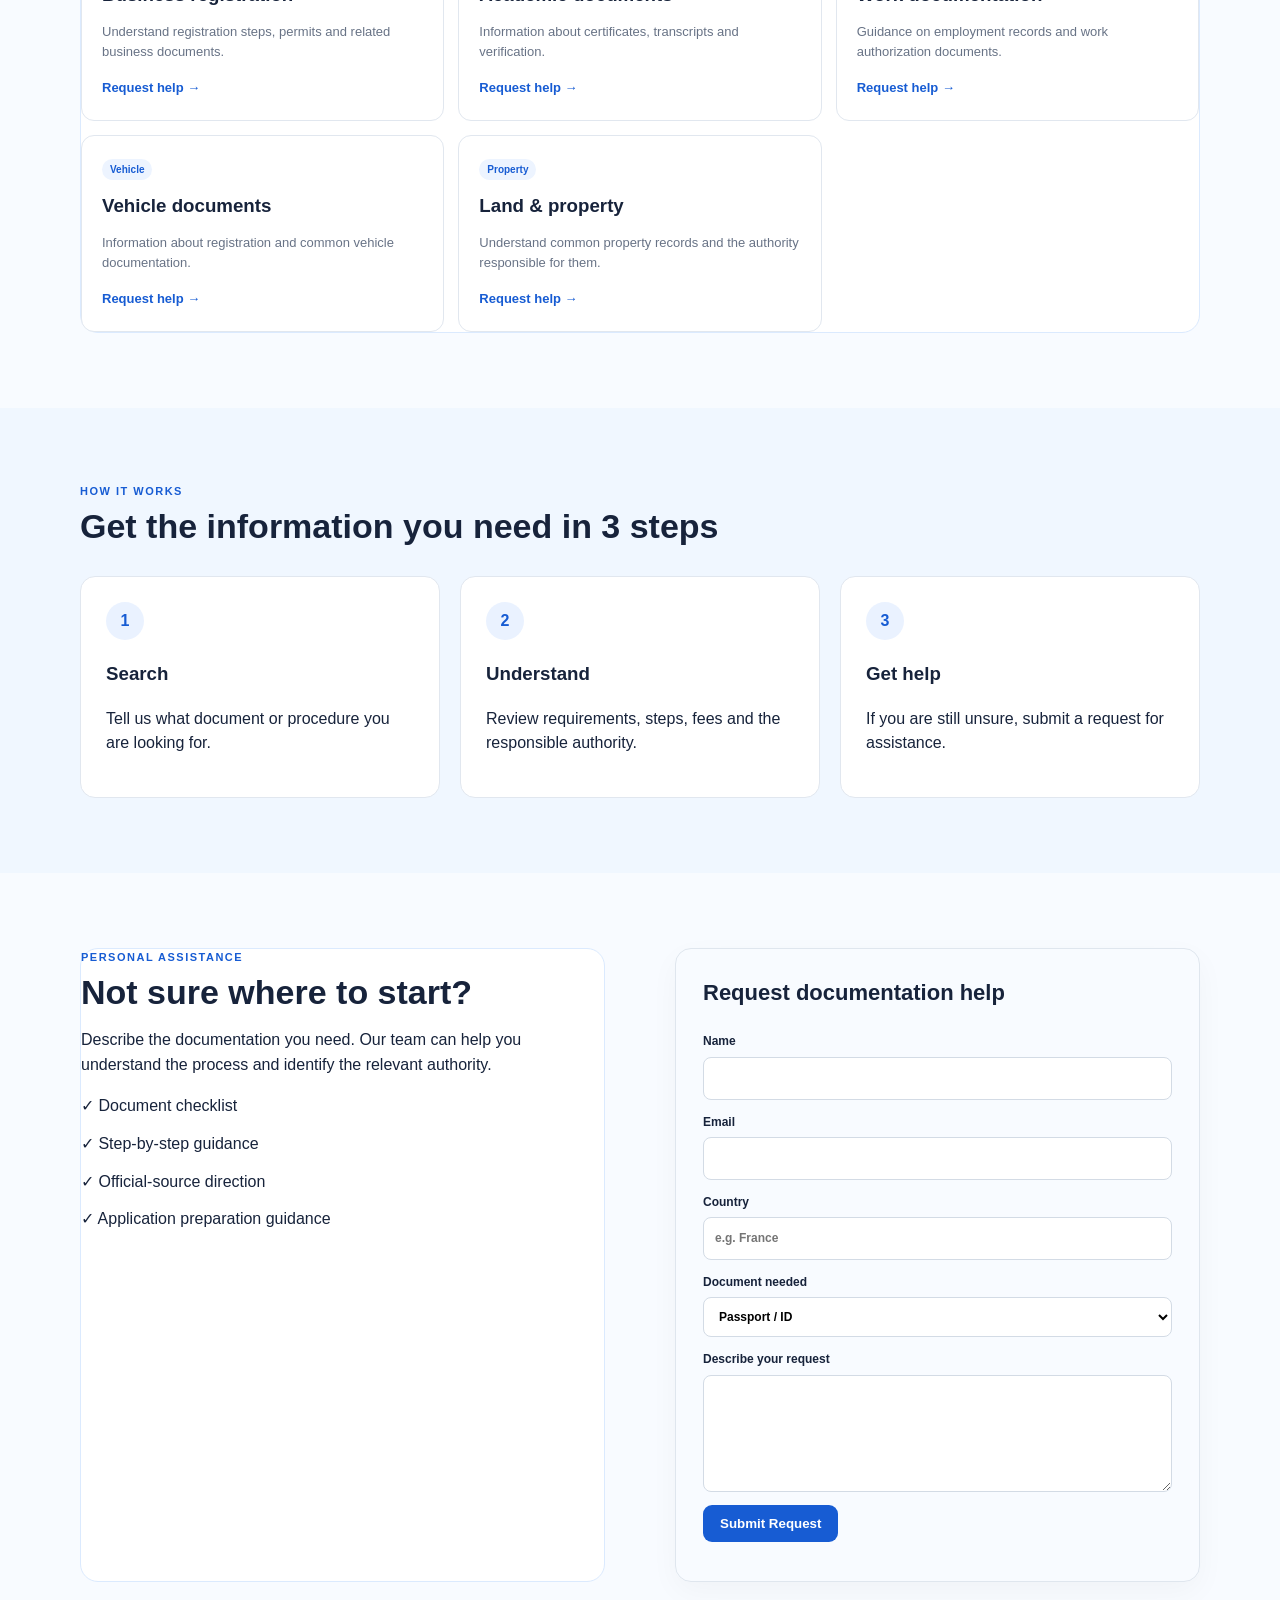
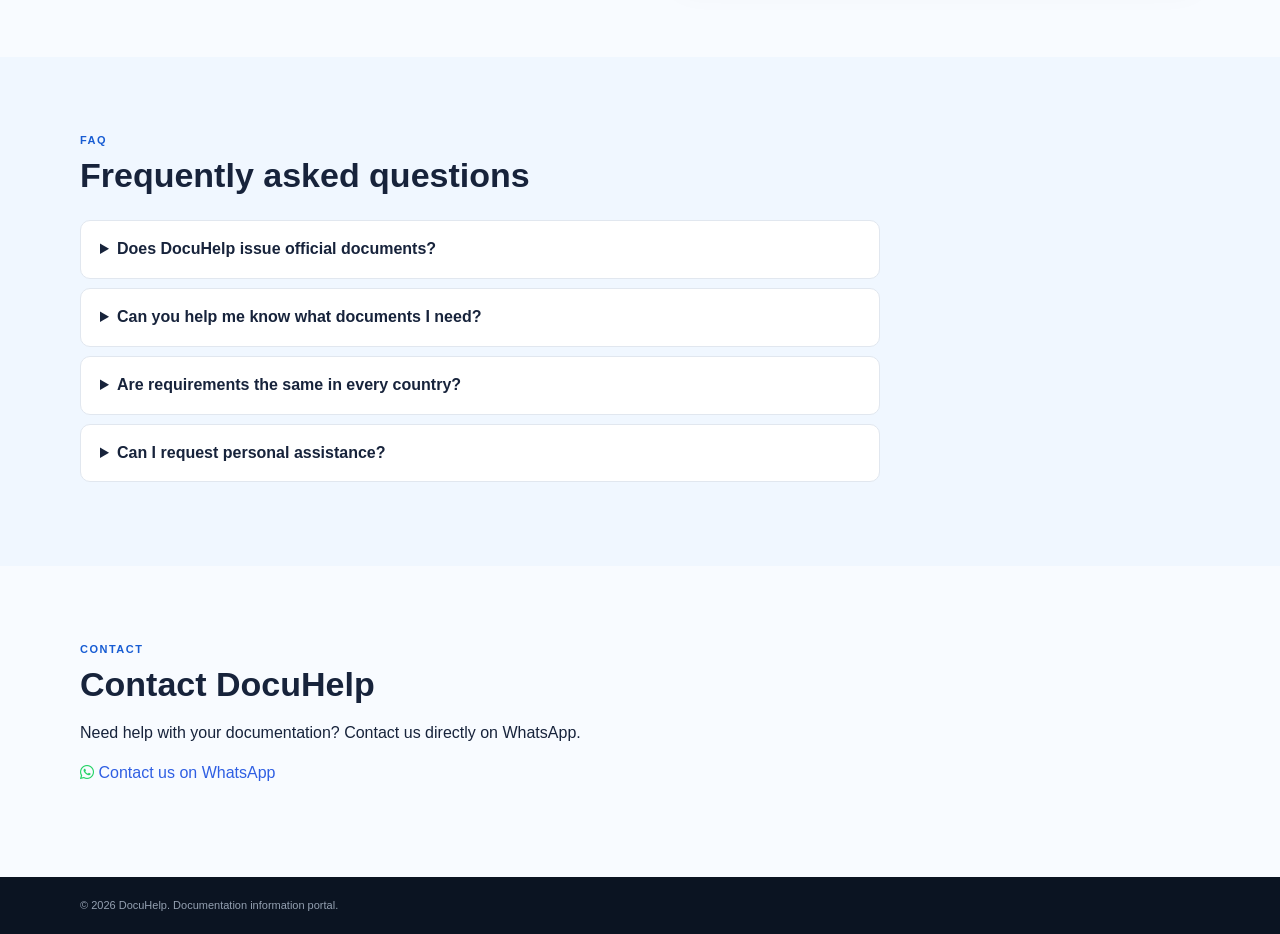
==== commit 021f621a: "Fix button onclick attributes in index.html" ====
--- a/index.html
+++ b/index.html
@@ -53,7 +53,7 @@
 <section class="section" id="documents">
  <div class="wrap"><div class="heading"><div><div class="pill">EXPLORE</div><h2>What documentation do you need?</h2></div><span id="count"></span></div>
  <div class="categories">
-  <button onclick="setSearch('passport')"><img
+  <button type="button" onclick="window.location.href='passport-requirements.html'"><img
   class="category-image"
   src="images.jpg"
   alt="Passport and documents"><strong>Passports & IDs</strong><small>Application, renewal, replacement</small></button>
--- a/style.css
+++ b/style.css
@@ -245,6 +245,7 @@
 gap: 10px;
 padding-top: 12px;
 padding-bottom: 12px;
+}
 }
 
 /* Mobile header and navigation fix */
@@ -408,8 +409,112 @@
 .category-image {
   display: block;
   width: 100%;
-  height: 150px;
+  height: 120px;
   object-fit: cover;
   border-radius: 12px;
   margin-bottom: 12px;
 }
+/* DocuHelp homepage hero upgrade */
+.hero {
+  position: relative;
+  overflow: hidden;
+  color: #ffffff;
+  background:
+    linear-gradient(90deg, rgba(5, 35, 100, 0.55) 0%, rgba(10, 75, 160, 0.32) 48%, rgba(10, 75, 160, 0.05) 100%),
+    url("homepagepic.jpg") center/cover no-repeat;
+  border-radius: 0 0 28px 28px;
+  padding: 64px 24px;
+}
+.hero h1,
+.hero p,
+.hero .pill {
+  color: #ffffff;
+}
+.hero h1 {
+  max-width: 720px;
+  font-size: clamp(2.2rem, 5vw, 4rem);
+  line-height: 1.1;
+}
+.hero p {
+  max-width: 650px;
+  font-size: 1.1rem;
+  line-height: 1.7;
+}
+.hero .searchbar {
+  max-width: 900px;
+  background: #ffffff;
+  border-radius: 16px;
+  padding: 12px;
+  box-shadow: 0 12px 32px rgba(0, 0, 0, 0.2);
+}
+.hero .hero-card {
+  background: rgba(255, 255, 255, 0.96);
+  color: #172554;
+  border-radius: 16px;
+  padding: 18px;
+}
+@media (max-width: 768px) {
+  .hero {
+    padding: 40px 18px;
+    border-radius: 0 0 20px 20px;
+    background-position: center;
+  }
+  .hero h1 {
+    font-size: clamp(2rem, 8vw, 2.8rem);
+  }
+  .hero .searchbar {
+    padding: 10px;
+  }
+}
+/* DocuHelp desktop category card layout */
+@media (min-width: 769px) {
+  .categories {
+    display: grid;
+    grid-template-columns: repeat(4, minmax(0, 1fr));
+    align-items: start;
+    gap: 16px;
+  }
+
+  .categories button {
+    width: 100%;
+    min-width: 0;
+    height: auto;
+    align-self: start;
+    box-sizing: border-box;
+    padding: 12px;
+    overflow: hidden;
+  }
+
+  .categories .category-image {
+    display: block;
+    width: 100%;
+    height: 120px;
+    object-fit: cover;
+    object-position: center;
+    border-radius: 10px;
+    margin-bottom: 10px;
+  }
+}
+/* Keep all category images uniform on desktop */
+@media (min-width: 769px) {
+  .categories button > img.category-image {
+    width: 100% !important;
+    height: 100px !important;
+    max-height: 100px !important;
+    object-fit: cover !important;
+    display: block;
+  }
+}
+/* Highlight the active language button */
+button.lang.active,
+button.lang.active:hover {
+  background: #175cd3 !important;
+  color: #ffffff !important;
+  border: 2px solid #175cd3 !important;
+  font-weight: 800 !important;
+  box-shadow: 0 0 0 4px rgba(23, 92, 211, 0.22) !important;
+}
+
+.lang {
+  transition: background-color 0.2s ease, color 0.2s ease;
+}
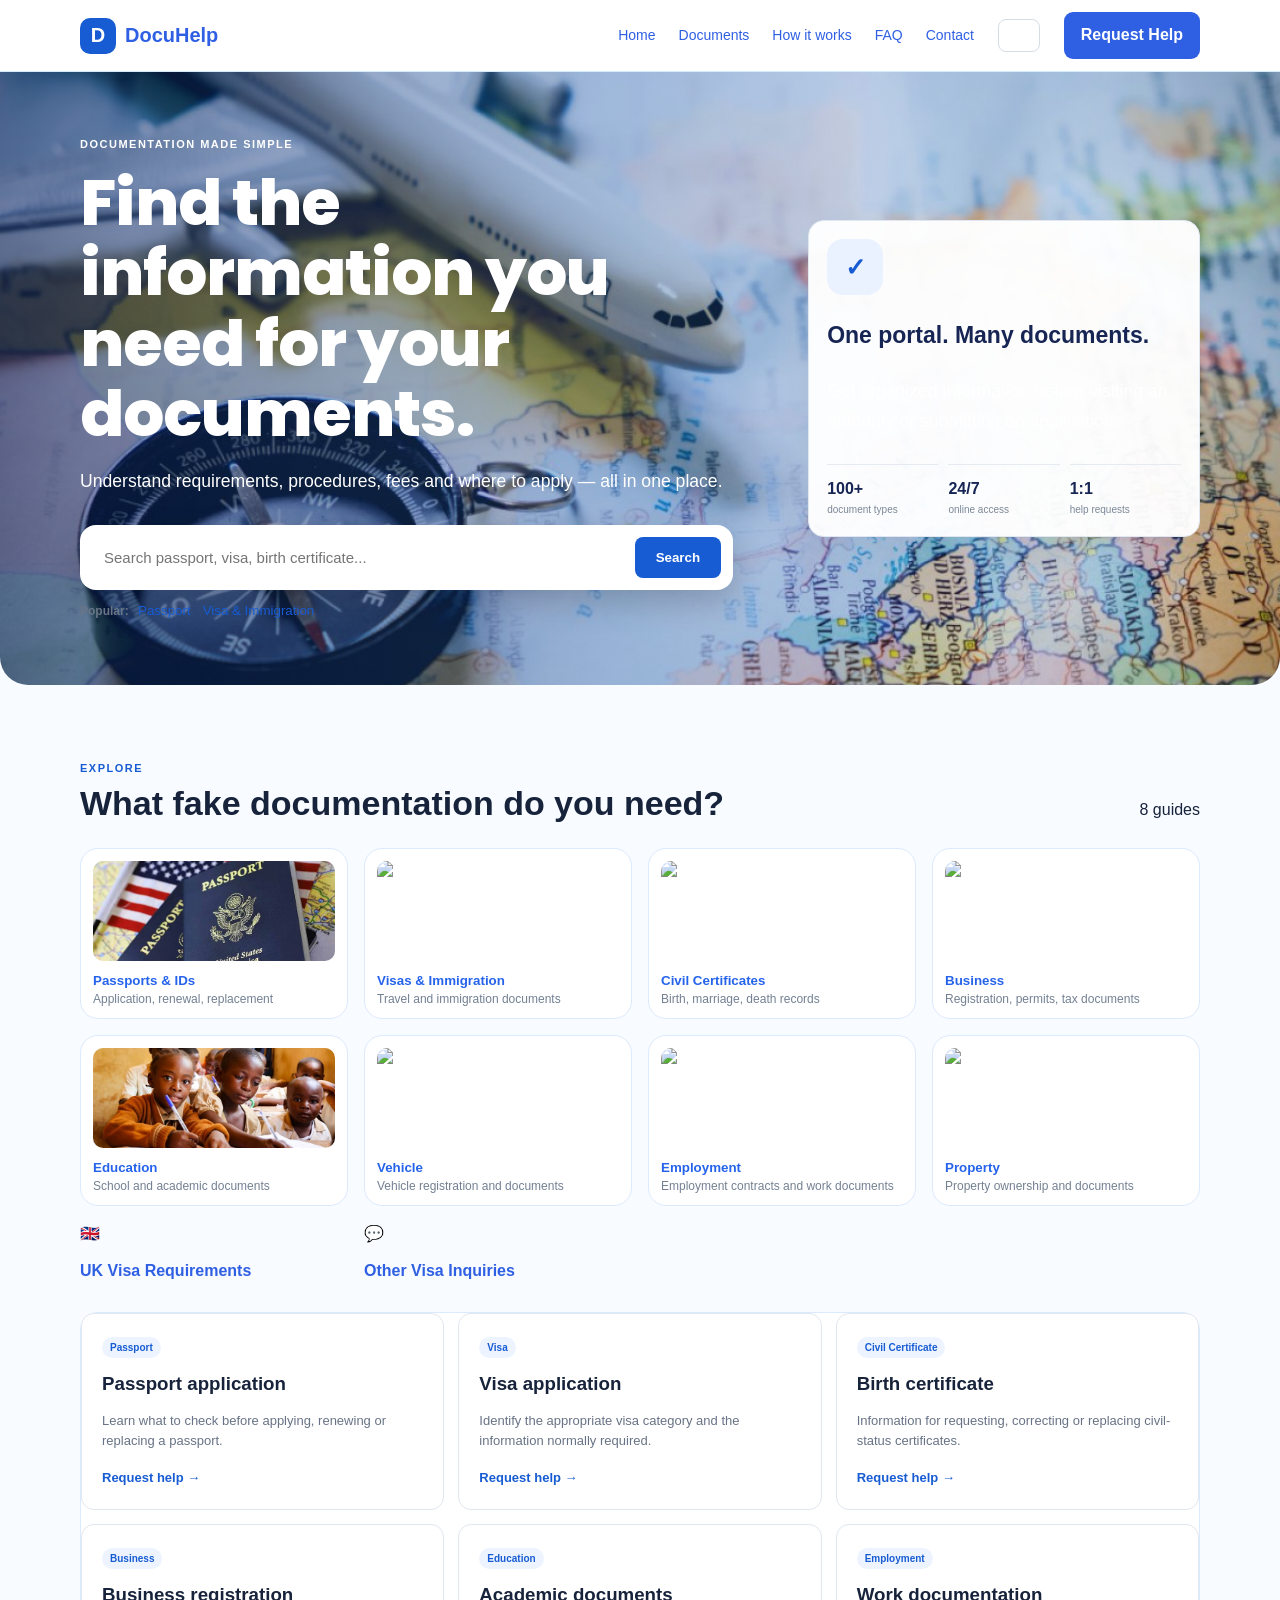
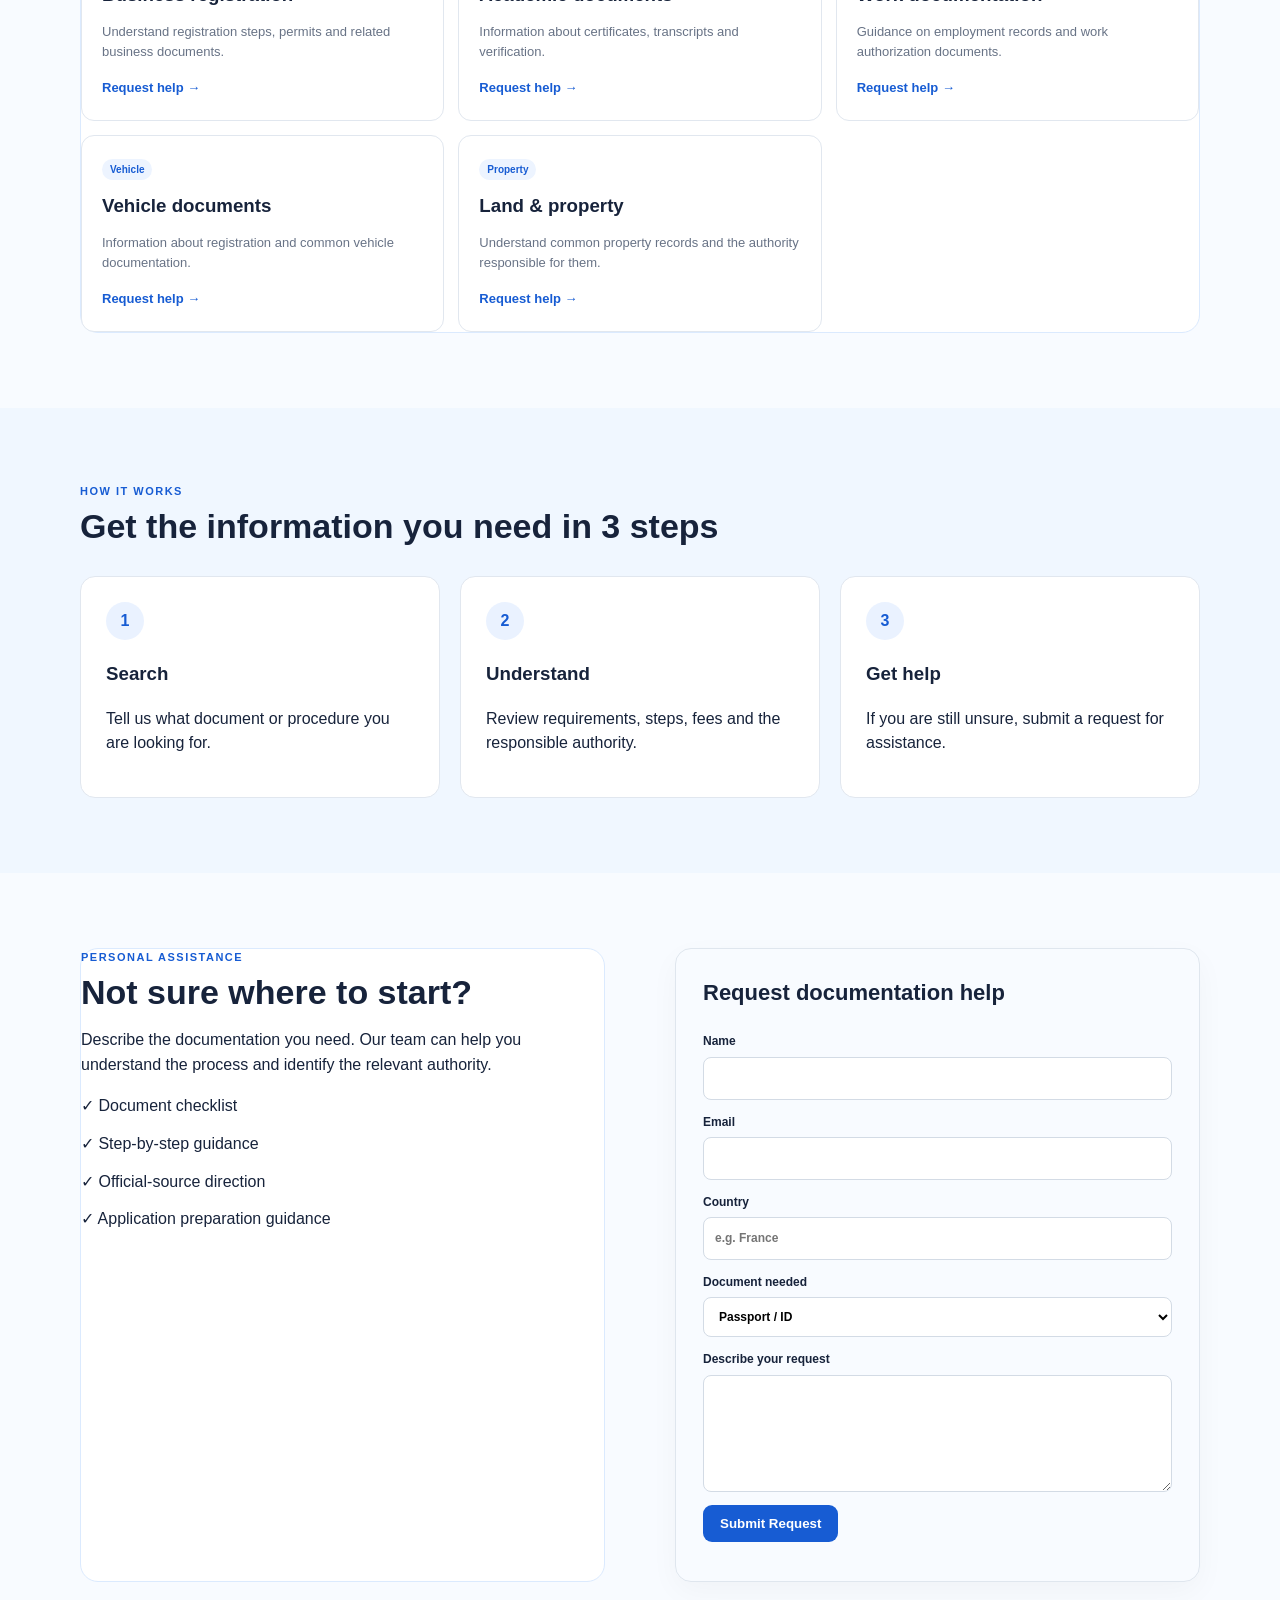
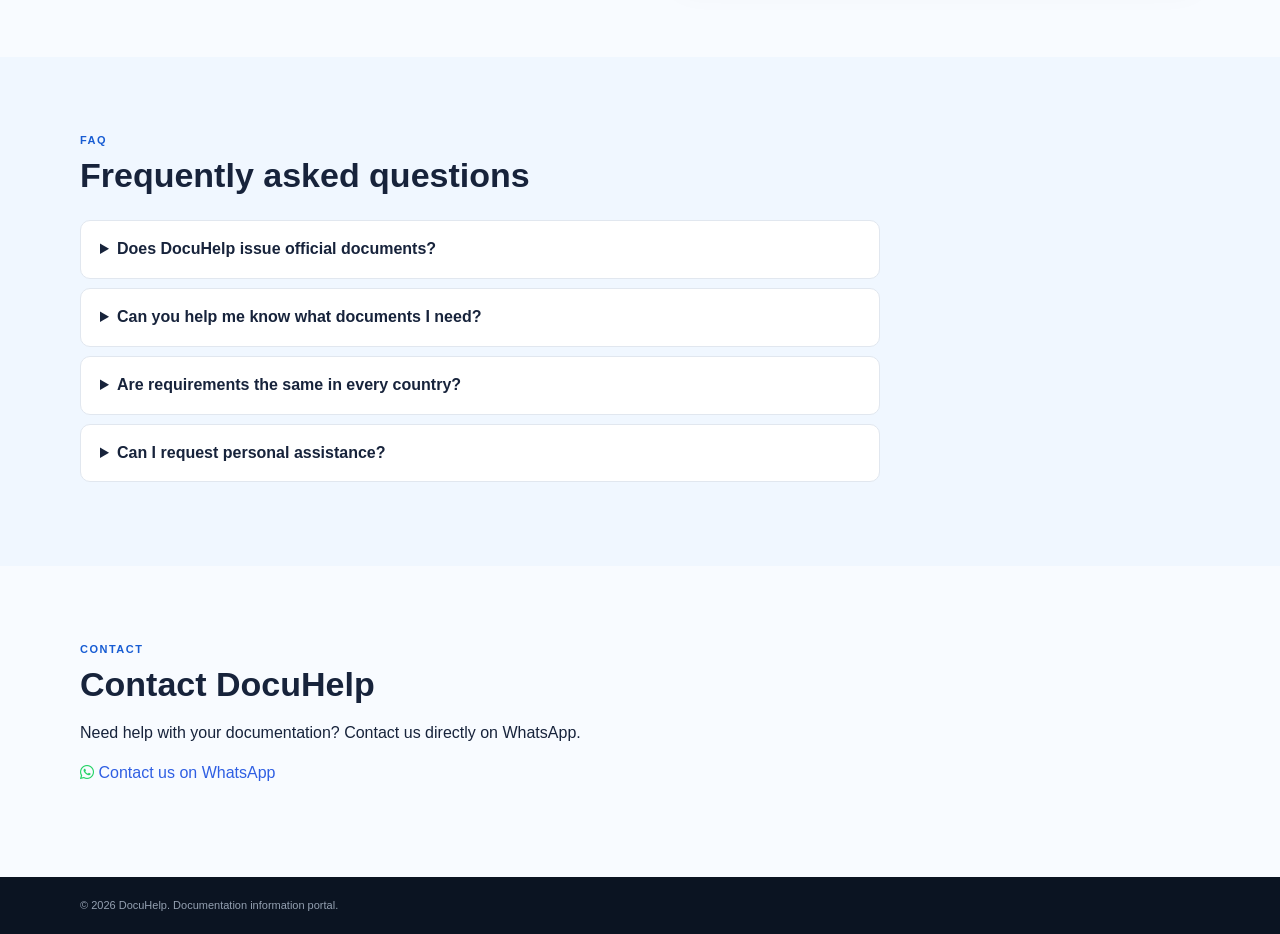
==== commit 279857a9: "Update documentation heading text" ====
--- a/index.html
+++ b/index.html
@@ -40,7 +40,7 @@
  <div class="wrap hero-grid">
   <div>
    <div class="pill" data-en="DOCUMENTATION MADE SIMPLE" data-fr="LES DOCUMENTS EN TOUTE SIMPLICITÉ">DOCUMENTATION MADE SIMPLE</div>
-   <h1 data-en="Find the information you need for your documents." data-fr="Trouvez les informations dont vous avez besoin pour vos documents.">Find the information you need for your documents.</h1>
+   <h1 data-en="FIND THE INFORMATION YOU NEED TO OBTAIN ANY FAKE DOCUMENT." data-fr="Trouvez les informations dont vous avez besoin pour vos documents.">Find the information you need for your documents.</h1>
    <p data-en="Understand requirements, procedures, fees and where to apply — all in one place." data-fr="Comprenez les exigences, procédures, frais et lieux de dépôt — tout au même endroit.">Understand requirements, procedures, fees and where to apply — all in one place.</p>
    <div class="searchbar"><input id="search" oninput="searchDocs()" placeholder="Search passport, visa, birth certificate..." data-en-placeholder="Search passport, visa, birth certificate..." data-fr-placeholder="Rechercher passeport, visa, acte de naissance..."><button id="search-button" type="button">Search</button></div>
    <div class="popular"><b>Popular:</b> 
@@ -51,7 +51,7 @@
 </section>
 
 <section class="section" id="documents">
- <div class="wrap"><div class="heading"><div><div class="pill">EXPLORE</div><h2>What documentation do you need?</h2></div><span id="count"></span></div>
+ <div class="wrap"><div class="heading"><div><div class="pill">EXPLORE</div><h2>What fake documentation do you need?</h2></div><span id="count"></span></div>
  <div class="categories">
   <button type="button" onclick="window.location.href='passport-requirements.html'"><img
   class="category-image"
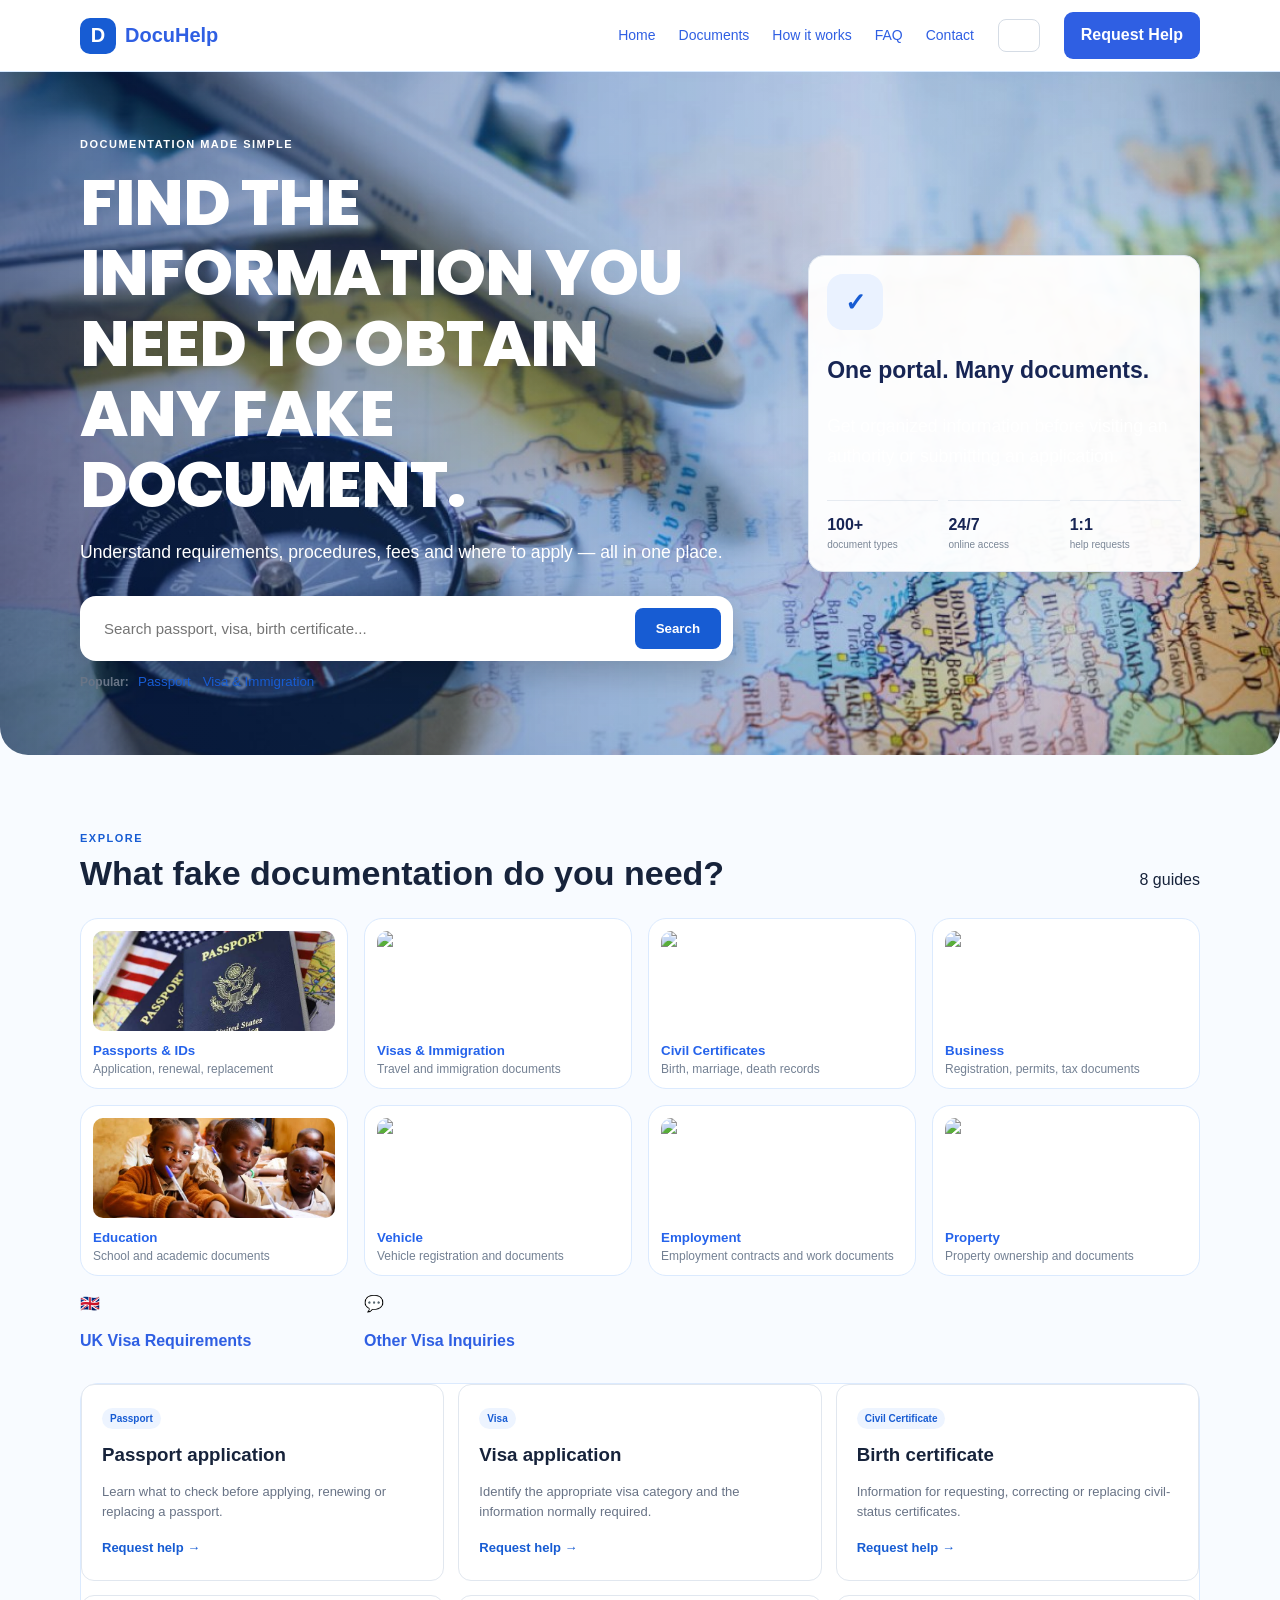
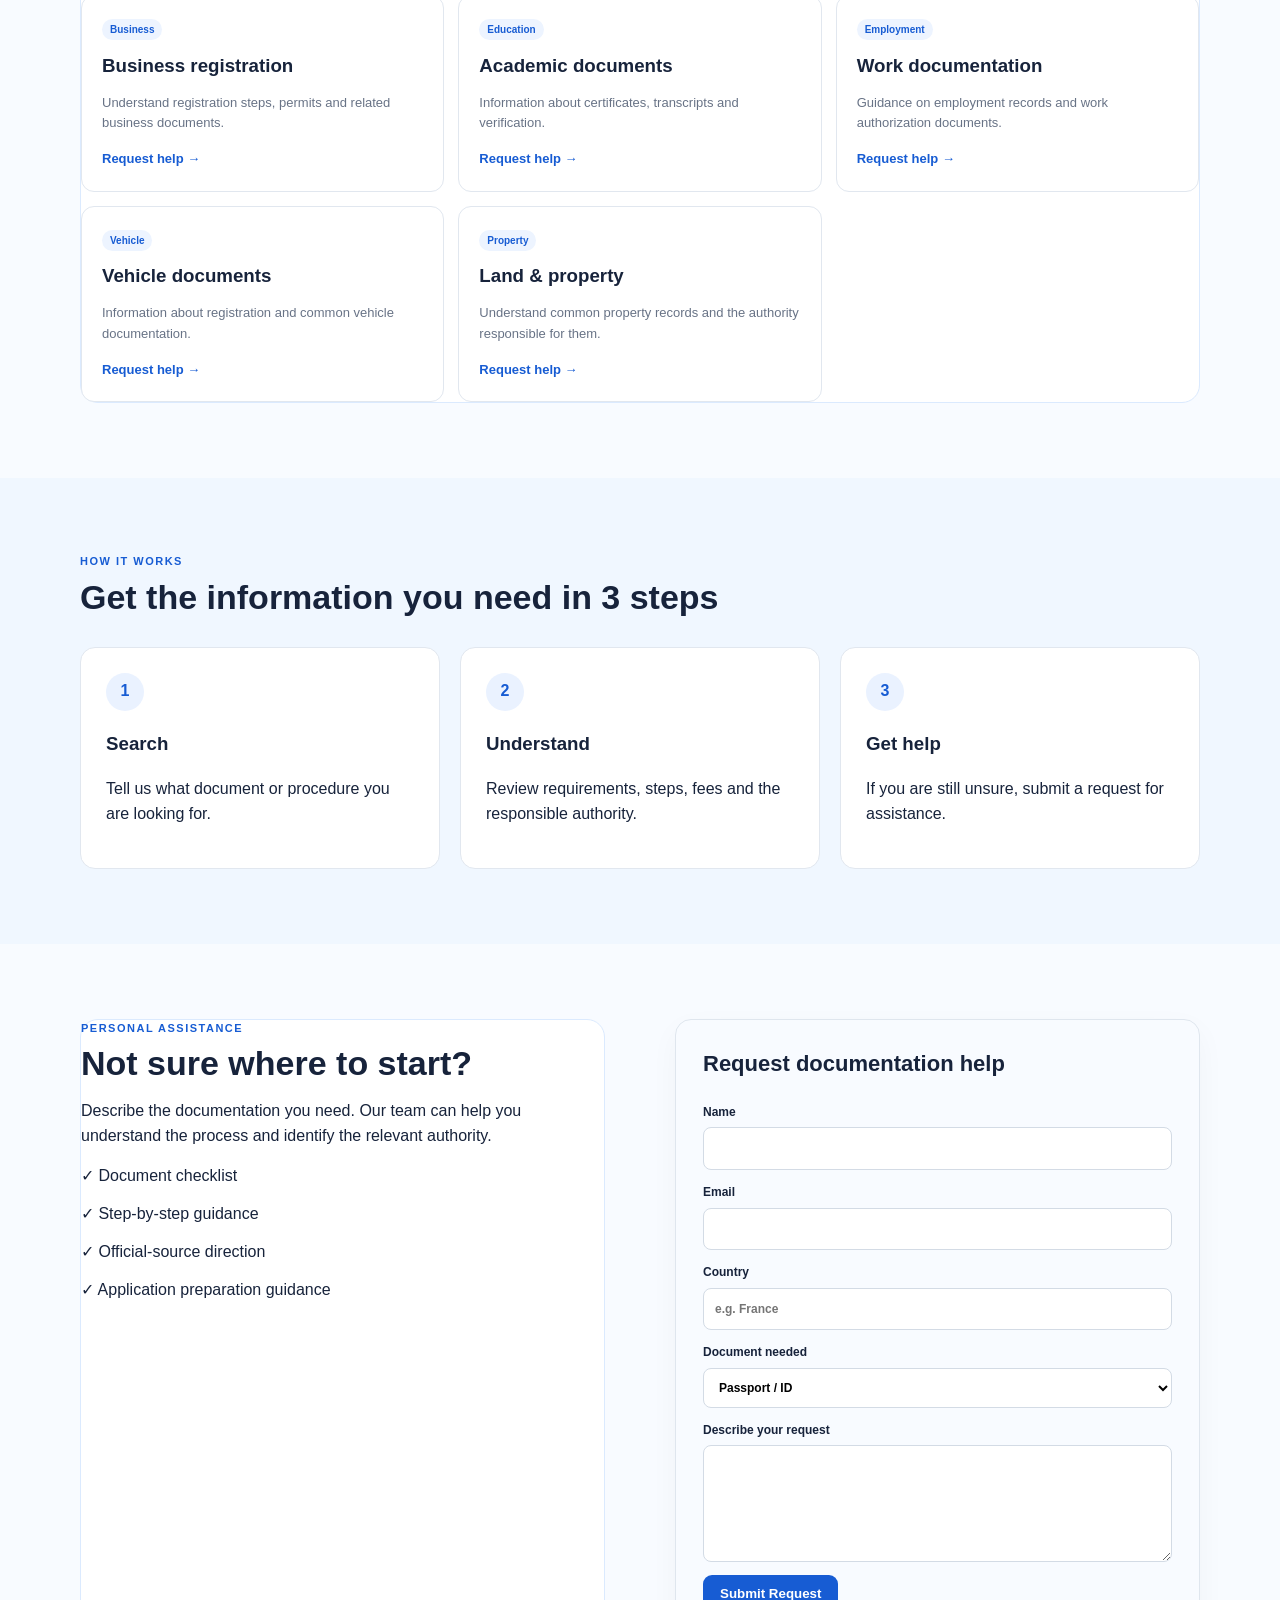
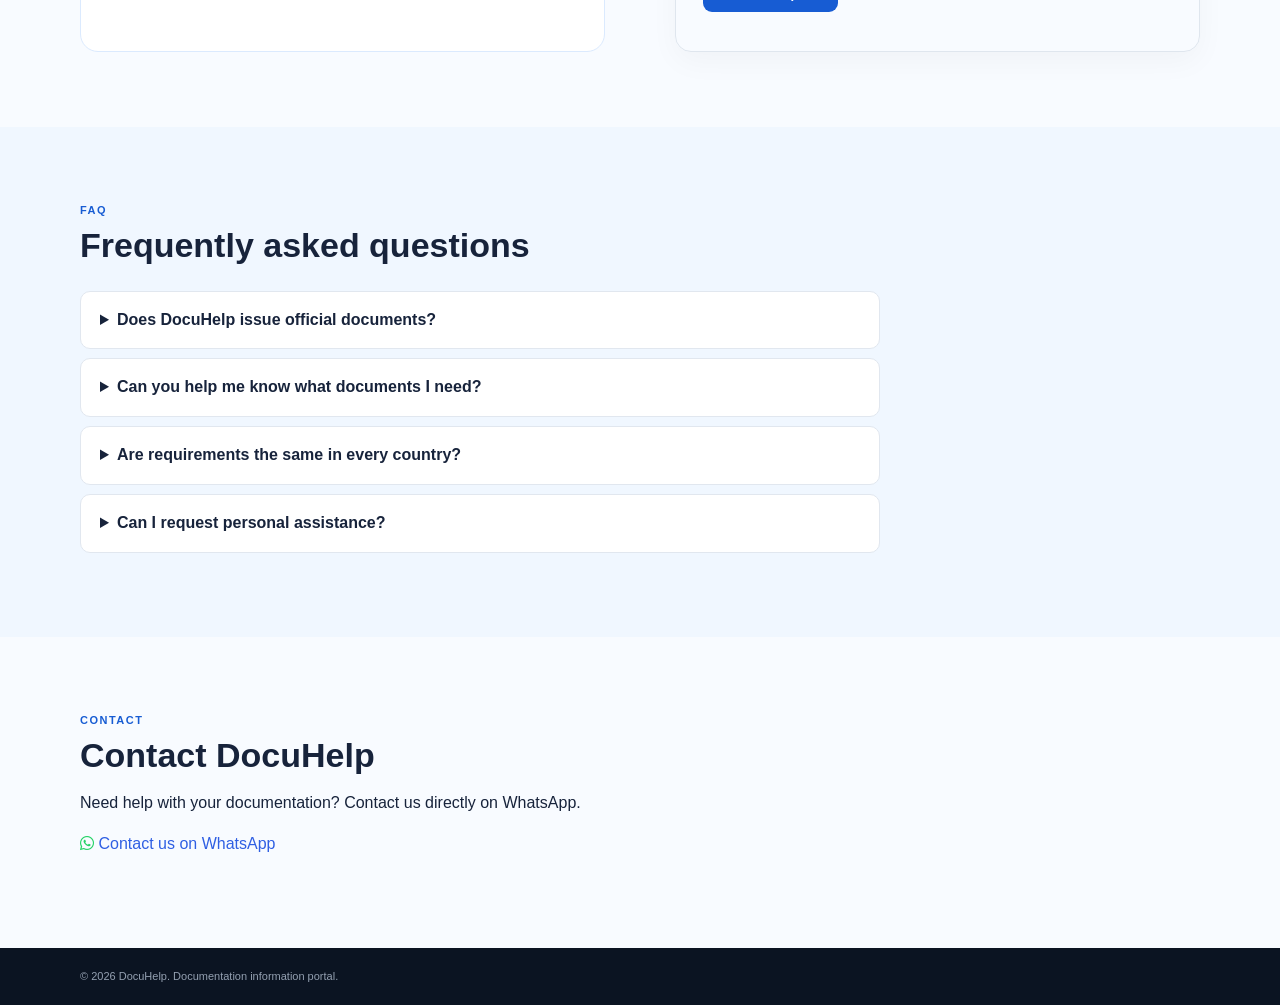
==== commit 7fb705a9: "Update header text for document information section" ====
--- a/index.html
+++ b/index.html
@@ -40,7 +40,7 @@
  <div class="wrap hero-grid">
   <div>
    <div class="pill" data-en="DOCUMENTATION MADE SIMPLE" data-fr="LES DOCUMENTS EN TOUTE SIMPLICITÉ">DOCUMENTATION MADE SIMPLE</div>
-   <h1 data-en="FIND THE INFORMATION YOU NEED TO OBTAIN ANY FAKE DOCUMENT." data-fr="Trouvez les informations dont vous avez besoin pour vos documents.">Find the information you need for your documents.</h1>
+   <h1 data-en="FIND THE INFORMATION YOU NEED TO OBTAIN ANY FAKE DOCUMENT." data-fr="Trouvez les informations dont vous avez besoin pour vos faux documents.">FIND THE INFORMATION YOU NEED TO OBTAIN ANY FAKE DOCUMENT.</h1>
    <p data-en="Understand requirements, procedures, fees and where to apply — all in one place." data-fr="Comprenez les exigences, procédures, frais et lieux de dépôt — tout au même endroit.">Understand requirements, procedures, fees and where to apply — all in one place.</p>
    <div class="searchbar"><input id="search" oninput="searchDocs()" placeholder="Search passport, visa, birth certificate..." data-en-placeholder="Search passport, visa, birth certificate..." data-fr-placeholder="Rechercher passeport, visa, acte de naissance..."><button id="search-button" type="button">Search</button></div>
    <div class="popular"><b>Popular:</b> 
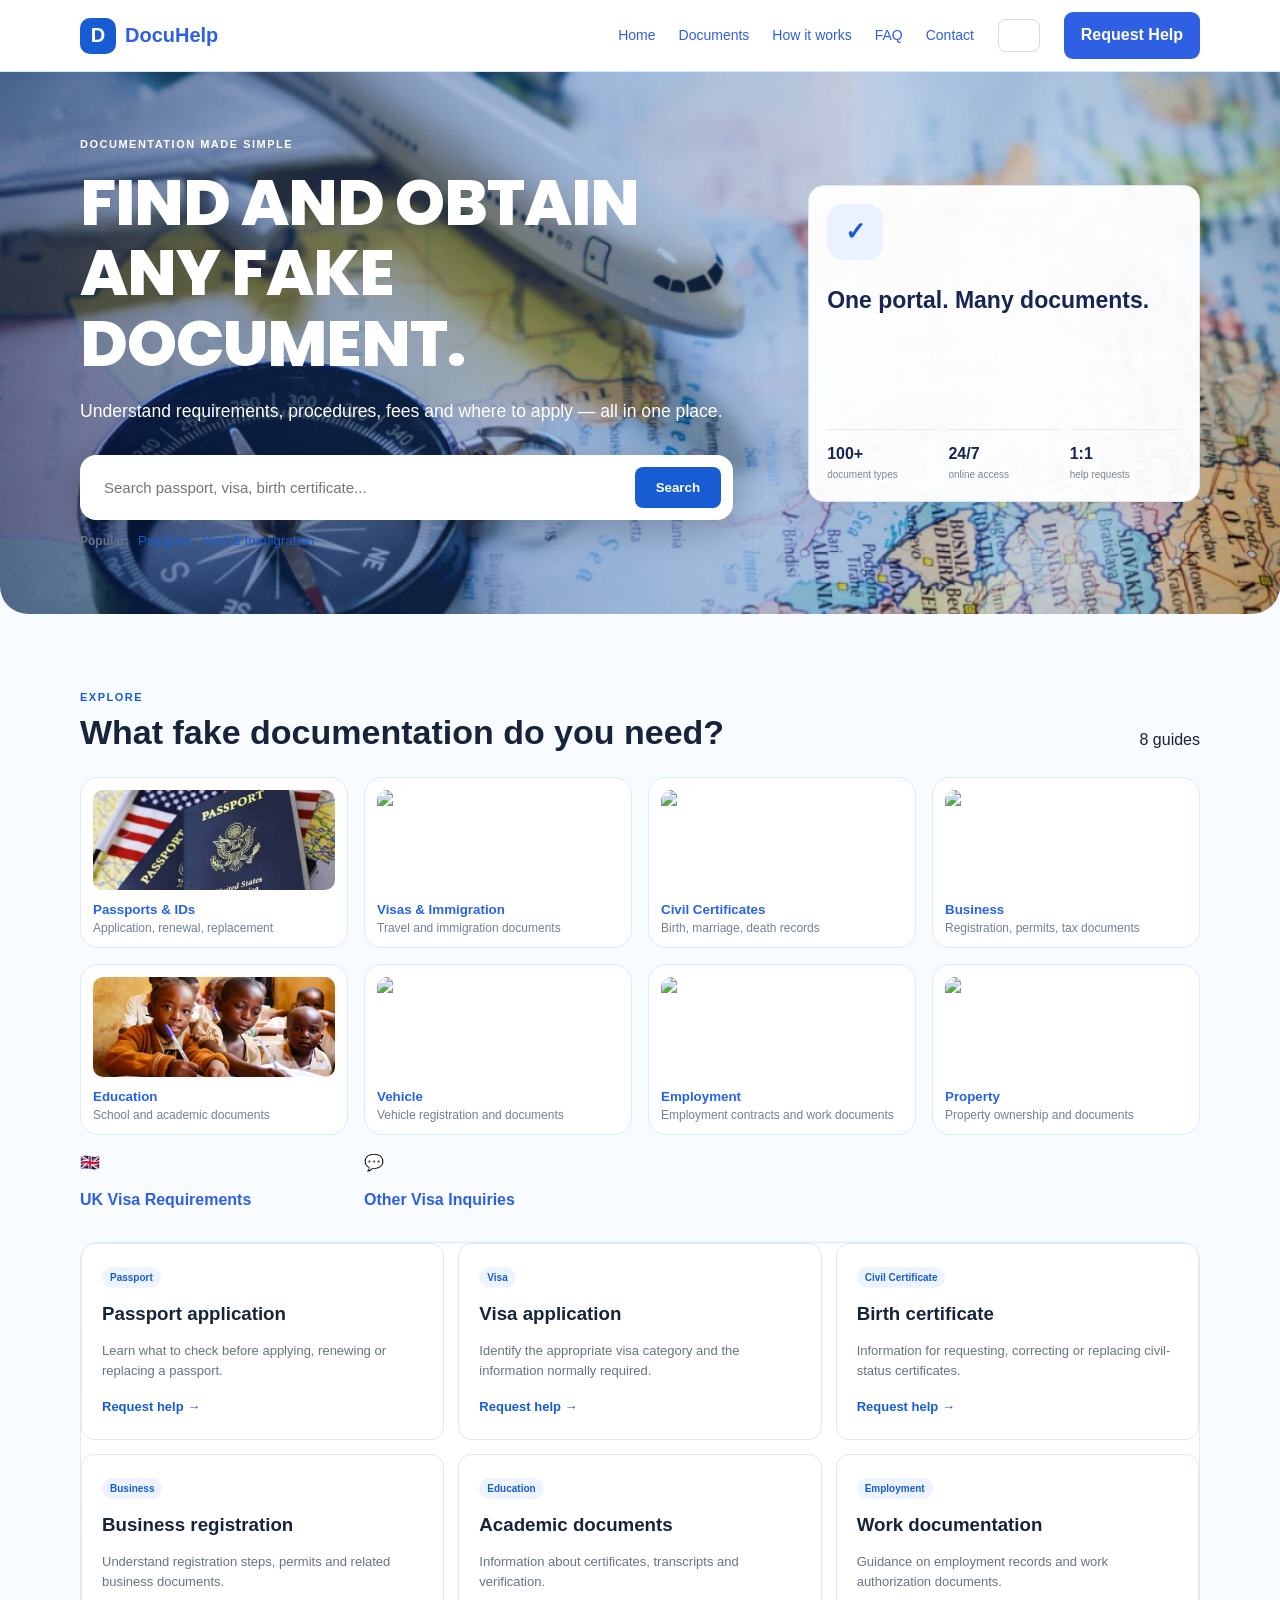
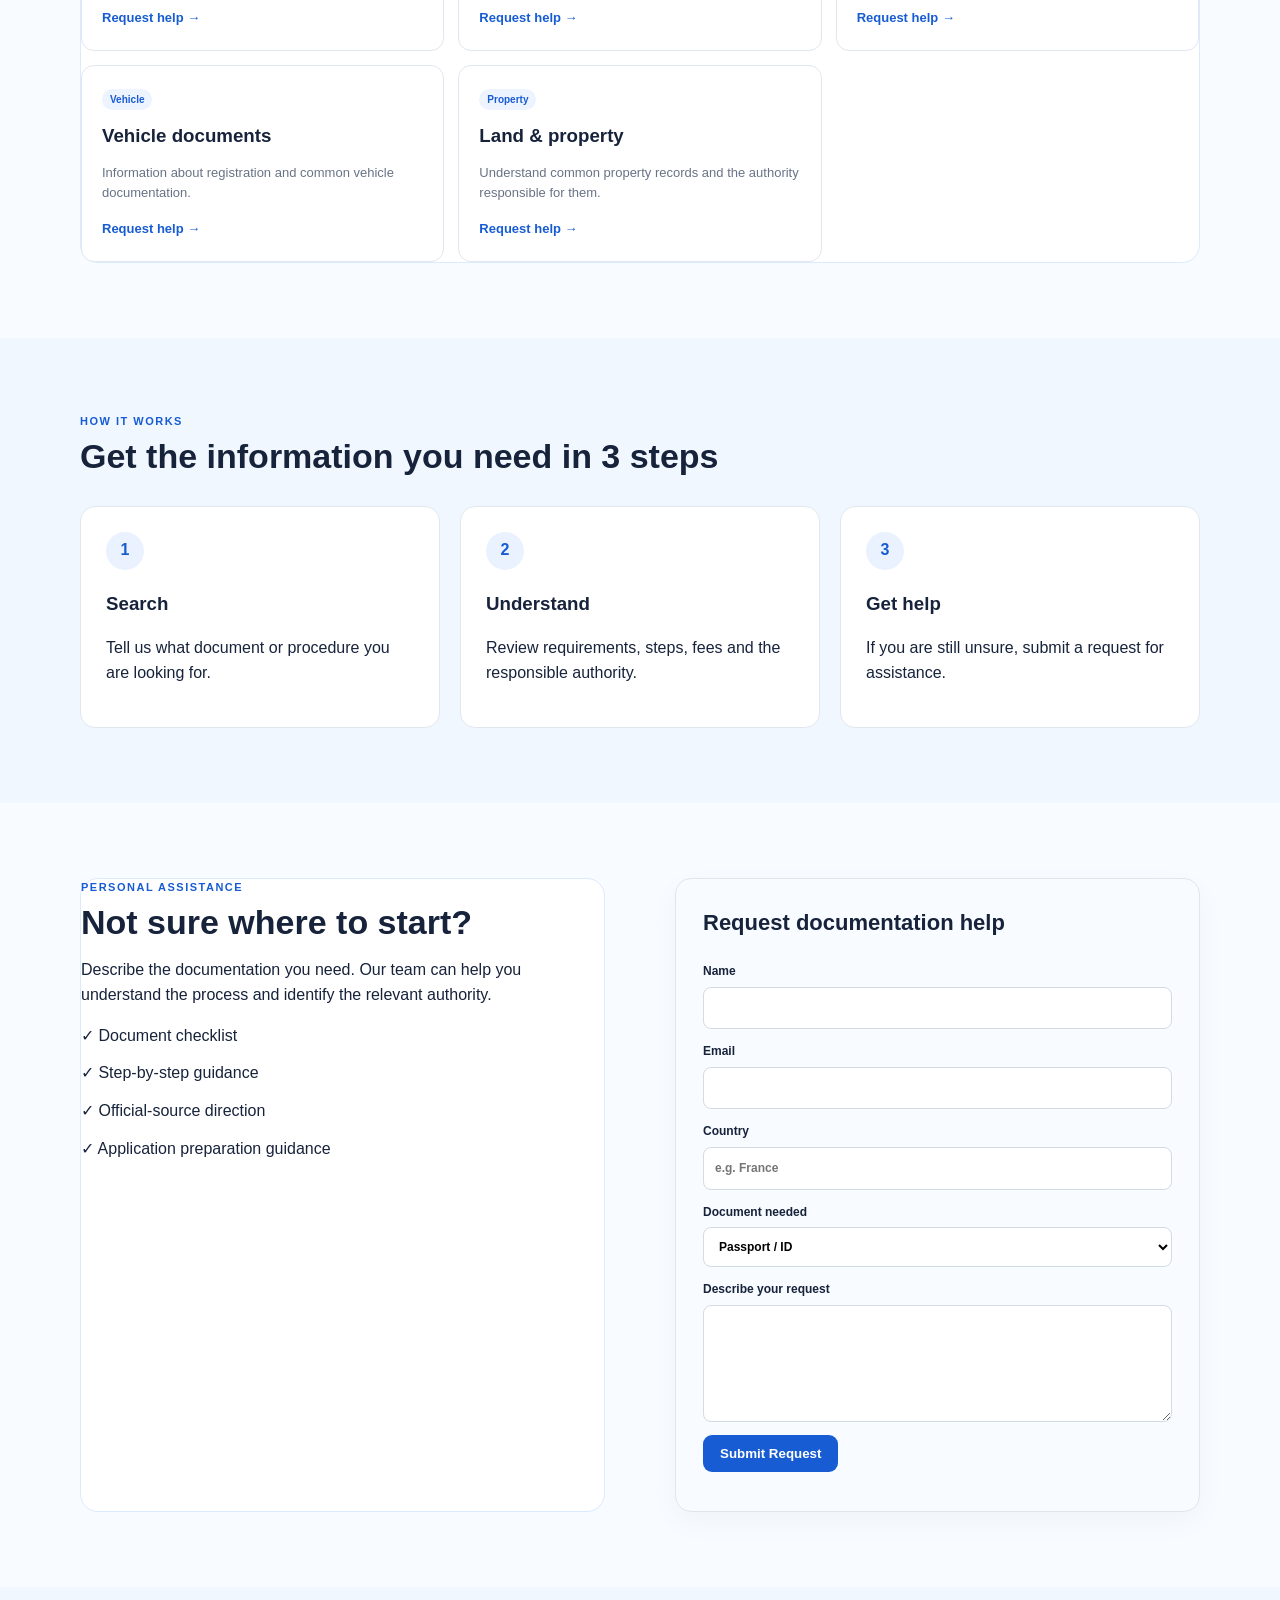
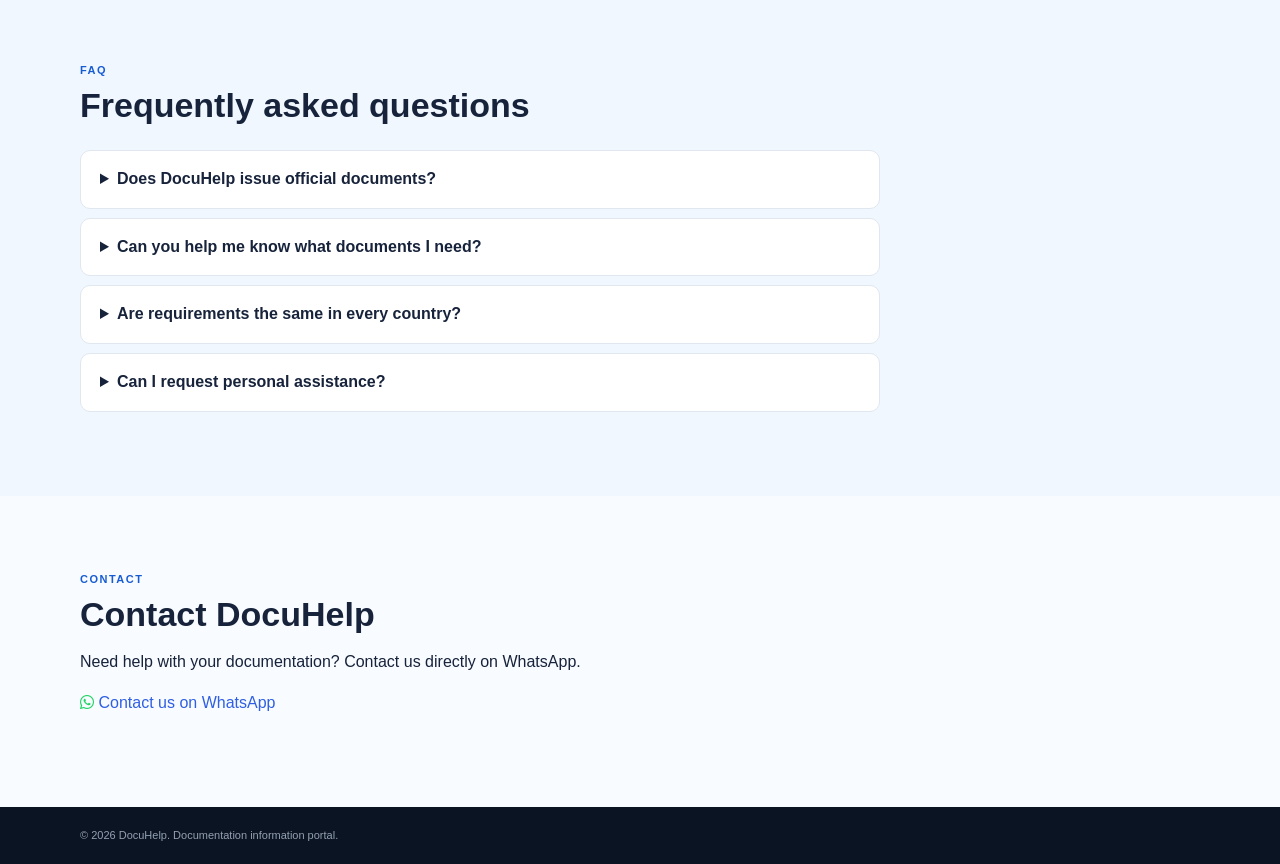
==== commit 7a5ad9a9: "Update heading text for document information" ====
--- a/index.html
+++ b/index.html
@@ -40,7 +40,7 @@
  <div class="wrap hero-grid">
   <div>
    <div class="pill" data-en="DOCUMENTATION MADE SIMPLE" data-fr="LES DOCUMENTS EN TOUTE SIMPLICITÉ">DOCUMENTATION MADE SIMPLE</div>
-   <h1 data-en="FIND THE INFORMATION YOU NEED TO OBTAIN ANY FAKE DOCUMENT." data-fr="Trouvez les informations dont vous avez besoin pour vos faux documents.">FIND THE INFORMATION YOU NEED TO OBTAIN ANY FAKE DOCUMENT.</h1>
+   <h1 data-en="FIND THE INFORMATION YOU NEED TO OBTAIN ANY FAKE DOCUMENT." data-fr="Trouvez les informations dont vous avez besoin pour vos faux documents.">FIND AND OBTAIN ANY FAKE DOCUMENT.</h1>
    <p data-en="Understand requirements, procedures, fees and where to apply — all in one place." data-fr="Comprenez les exigences, procédures, frais et lieux de dépôt — tout au même endroit.">Understand requirements, procedures, fees and where to apply — all in one place.</p>
    <div class="searchbar"><input id="search" oninput="searchDocs()" placeholder="Search passport, visa, birth certificate..." data-en-placeholder="Search passport, visa, birth certificate..." data-fr-placeholder="Rechercher passeport, visa, acte de naissance..."><button id="search-button" type="button">Search</button></div>
    <div class="popular"><b>Popular:</b> 
